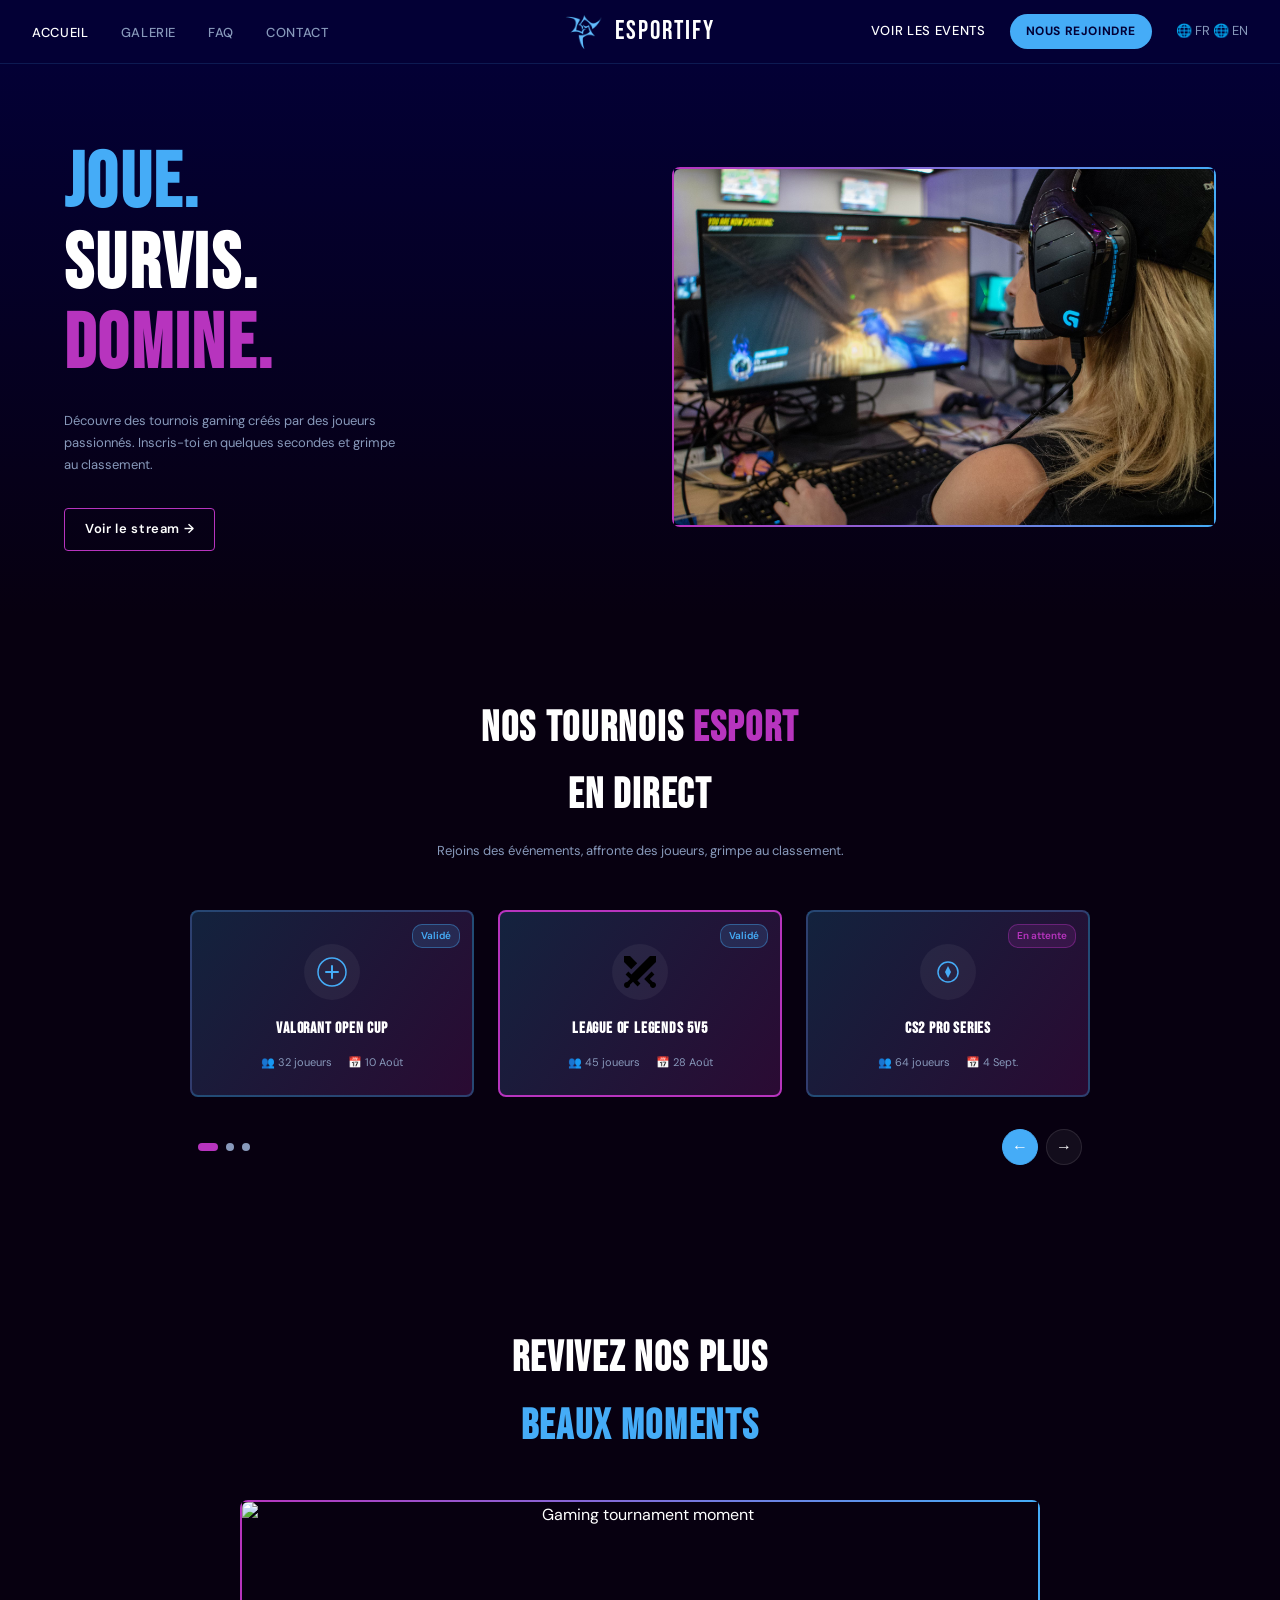
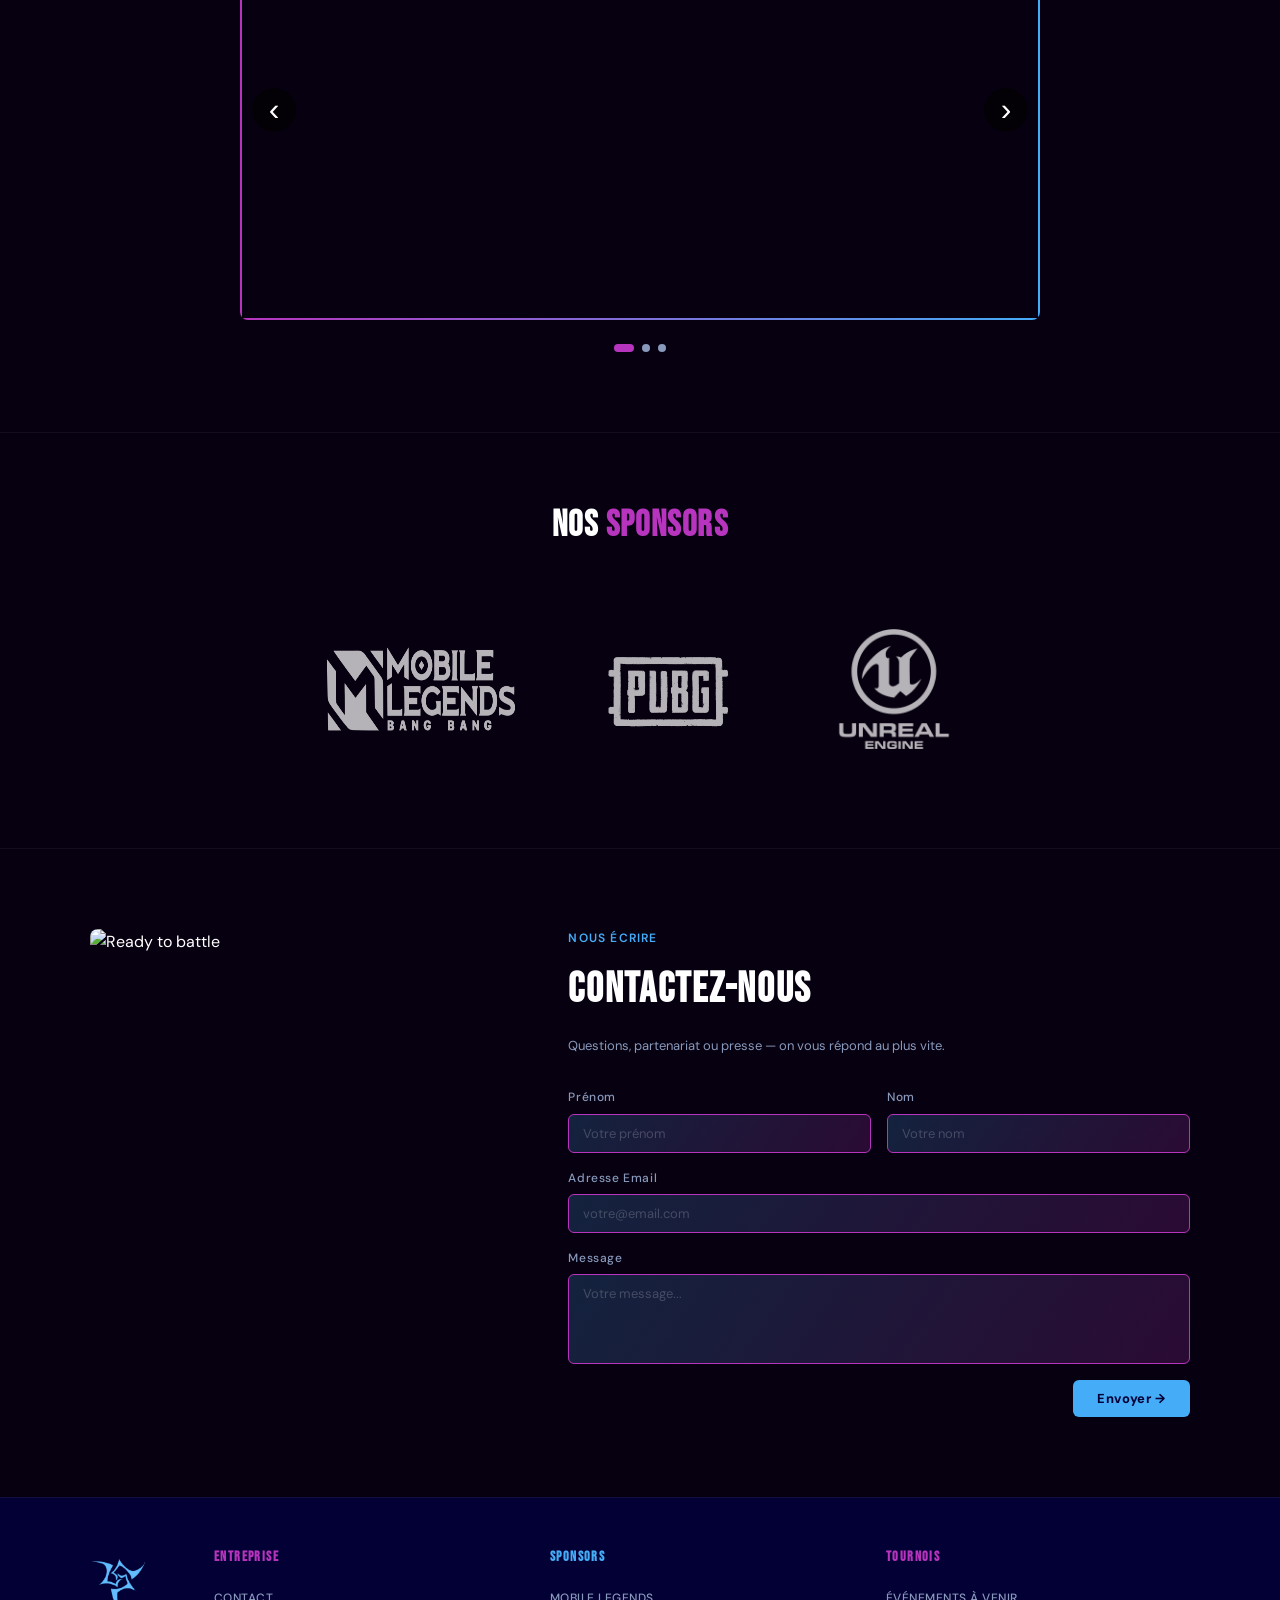
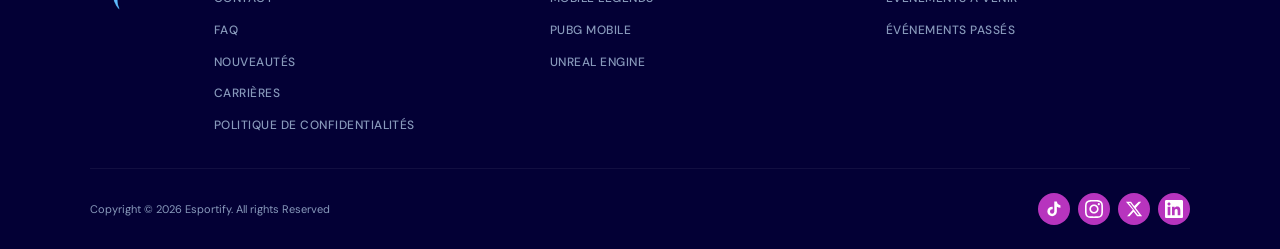
==== index.html @ 7e8c8827 "First initialization" ====
<!DOCTYPE html>
<html lang="fr">
<head>
<meta charset="UTF-8">
<meta name="viewport" content="width=device-width, initial-scale=1.0">
<title>Esportify – Joue. Survis. Domine.</title>
<link href="https://fonts.googleapis.com/css2?family=Bebas+Neue&family=DM+Sans:wght@300;400;500;600;700&display=swap" rel="stylesheet">
<link rel="stylesheet" href="style.css">
</head>
<body>

<!-- NAVBAR -->
<nav class="navbar">
  <div class="nav-left">
    <button class="hamburger" id="hamburger" aria-label="Menu">
      <span></span><span></span><span></span>
    </button>
    <ul class="nav-links">
      <li><a href="index.html" class="active">Accueil</a></li>
      <li><a href="#gallery">Galerie</a></li>
      <li><a href="https://www.youtube.com/watch?v=dQw4w9WgXcQ" target="_blank">FAQ</a></li>
      <li><a href="#contact">Contact</a></li>
    </ul>
  </div>
  <a href="index.html" class="nav-logo">
    <img src="Assets/logobleu.png" alt="logo-Esportify"
    height="40" width="40" />
    <span class="logo-text">ESPORTIFY</span>
  </a>
  <div class="nav-right">
    <a href="#events" class="nav-events">VOIR LES EVENTS</a>
    <a href="connexion.html" class="btn-join">NOUS REJOINDRE</a>
    <div class="lang-selector">
      <span>🌐 FR</span>
      <span>🌐 EN</span> </div><!-- a rendre invisible Js -->
    </div>
  </div>
</nav>

<!-- MOBILE NAV MENU -->
<div class="mobile-menu" id="mobileMenu">
  <ul>
    <li><a href="index.html">Accueil</a></li>
    <li><a href="#gallery">Galerie</a></li>
    <li><a href="https://www.youtube.com/watch?v=dQw4w9WgXcQ">FAQ</a></li>
    <li><a href="#contact">Contact</a></li>
    <li><a href="#events">Voir les events</a></li>
    <li><a href="connexion.html" class="btn-join-mobile">Nous rejoindre</a></li>
  </ul>
</div>



<!-- HERO -->
<section class="hero">
  <div class="hero-content">
    <div class="hero-text">
      <h1 class="hero-title">
        <span class="blue">JOUE.</span><br>
        SURVIS.<br>
        <span class="purple">DOMINE.</span>
      </h1>
      <p class="hero-subtitle">Découvre des tournois gaming créés par des joueurs passionnés. Inscris-toi en quelques secondes et grimpe au classement.</p>
      <a href="#events" class="btn-primary">Voir le stream →</a>
    </div>
    <div class="hero-image">
      <img src="Assets/eifigamer.png" alt="Joueuse gaming setup" />
    </div>
  </div>
</section>

<!-- TOURNOIS EN DIRECT -->
<section class="tournaments" id="events">
  <div class="section-header">
    <h2>NOS TOURNOIS <span class="purple">ESPORT</span><br>EN DIRECT</h2>
    <p class="section-sub">Rejoins des événements, affronte des joueurs, grimpe au classement.</p>
  </div>
  <div class="tournament-carousel">
    <div class="tournament-cards" id="tournamentCards">
      <div class="tournament-card">
        <div class="card-badge validated">Validé</div>
        <div class="game-icon"><svg width="32" height="32" viewBox="0 0 32 32"><circle cx="16" cy="16" r="14" stroke="#45ACF7" stroke-width="1.5" fill="none"/><path d="M10 16h12M16 10v12" stroke="#45ACF7" stroke-width="2" stroke-linecap="round"/></svg></div>
        <h3 class="card-title">VALORANT OPEN CUP</h3>
        <div class="card-meta">
          <span>👥 32 joueurs</span>
          <span>📅 10 Août</span>
        </div>
      </div>
      <div class="tournament-card featured">
        <div class="card-badge validated">Validé</div>
        <div class="game-icon"><img src="Assets/swords-crossed.svg" width="32" height="32" ></img></div> <!-- remplacer par une icône LOL ou mettre en rose -->
        <h3 class="card-title">LEAGUE OF LEGENDS 5V5</h3>
        <div class="card-meta">
          <span>👥 45 joueurs</span>
          <span>📅 28 Août</span>
        </div>
      </div>
      <div class="tournament-card">
        <div class="card-badge pending">En attente</div>
        <div class="game-icon"><svg width="32" height="32" viewBox="0 0 32 32"><circle cx="16" cy="16" r="10" stroke="#45ACF7" stroke-width="1.5" fill="none"/><path d="M16 10 L19 16 L16 22 L13 16 Z" fill="#45ACF7"/></svg></div>
        <h3 class="card-title">CS2 PRO SERIES</h3>
        <div class="card-meta">
          <span>👥 64 joueurs</span>
          <span>📅 4 Sept.</span>
        </div>
      </div>
    </div>
    <div class="carousel-controls">
      <div class="carousel-dots">
        <span class="dot active"></span>
        <span class="dot"></span>
        <span class="dot"></span>
      </div>
      <div class="carousel-arrows">
        <button class="arrow-btn active" id="prevBtn">←</button>
        <button class="arrow-btn" id="nextBtn">→</button>
      </div>
    </div>
  </div>
</section>

<!-- GALERIE -->
<section class="gallery" id="gallery">
  <h2>REVIVEZ NOS PLUS<br><span class="blue">BEAUX MOMENTS</span></h2>
  <div class="gallery-slider">
    <button class="gallery-arrow left" id="galleryPrev">‹</button>
    <div class="gallery-track" id="galleryTrack">
      <div class="gallery-slide active">
        <img src="https://images.unsplash.com/photo-1511512578047-dfb367046420?w=800&q=80" alt="Gaming tournament moment" />
      </div>
      <div class="gallery-slide">
        <img src="https://images.unsplash.com/photo-1560419015-7c427e8ae5ba?w=800&q=80" alt="Esport competition" />
      </div>
      <div class="gallery-slide">
        <img src="https://images.unsplash.com/photo-1542751110-97427bbecf20?w=800&q=80" alt="Gaming setup" />
      </div>
    </div>
    <button class="gallery-arrow right" id="galleryNext">›</button>
  </div>
  <div class="gallery-dots">
    <span class="gdot active"></span>
    <span class="gdot"></span>
    <span class="gdot"></span>
  </div>
</section>

<!-- SPONSORS -->
<section class="sponsors">
  <h2>NOS <span class="purple">SPONSORS</span></h2>
  <div class="sponsor-logos">
    <div class="sponsor-item">
      <img src="Assets/mlbb-logo.webp" alt="Mobile Legends" width="190" height="150" />
    </div>
    <div class="sponsor-item">
      <img src="Assets/pubg-logo.png" alt="PUBG Mobile" width="190" height="190" />
    </div>
    <div class="sponsor-item">
      <img src="Assets/unreal-logo.png" alt="Unreal Engine" width="120" height="120" />
    </div>
  </div>
</section>

<!-- CONTACT -->
<section class="contact" id="contact">
  <div class="contact-inner">
    <div class="contact-image">
      <img src="https://images.unsplash.com/photo-1538481199705-c710c4e965fc?w=500&q=80" alt="Ready to battle" />
    </div>
    <div class="contact-form-wrapper">
      <p class="contact-label">NOUS ÉCRIRE</p>
      <h2>CONTACTEZ-NOUS</h2>
      <p class="contact-desc">Questions, partenariat ou presse — on vous répond au plus vite.</p>
      <form class="contact-form" action="" method="POST">
        <div class="form-row">
          <div class="form-group">
            <label>Prénom</label>
            <input type="text" placeholder="Votre prénom" />
          </div>
          <div class="form-group">
            <label>Nom</label>
            <input type="text" placeholder="Votre nom" />
          </div>
        </div>
        <div class="form-group">
          <label>Adresse Email</label>
          <input type="email" placeholder="votre@email.com" />
        </div>
        <div class="form-group">
          <label>Message</label>
          <textarea rows="4" placeholder="Votre message..."></textarea>
        </div>
        <button type="submit" class="btn-submit">Envoyer →</button>
      </form>
    </div>
  </div>
</section>

<!-- FOOTER -->
<footer class="footer">
  <div class="footer-inner">
    <div class="footer-logo">
     <img src="Assets/logobleu.png" alt="logo-Esportify" height="60" width="60" />
    </div>
    <div class="footer-cols">
      <div class="footer-col">
        <h4 class="col-title purple">ENTREPRISE</h4>
        <ul>
          <li><a href="#">Contact</a></li>
          <li><a href="#">FAQ</a></li>
          <li><a href="#">Nouveautés</a></li>
          <li><a href="#">Carrières</a></li>
          <li><a href="#">Politique de confidentialités</a></li>
        </ul>
      </div>
      <div class="footer-col">
        <h4 class="col-title blue">SPONSORS</h4>
        <ul>
          <li><a href="#">Mobile Legends</a></li>
          <li><a href="#">Pubg Mobile</a></li>
          <li><a href="#">Unreal Engine</a></li>
        </ul>
      </div>
      <div class="footer-col">
        <h4 class="col-title purple">TOURNOIS</h4>
        <ul>
          <li><a href="#">Événements à venir</a></li>
          <li><a href="#">Événements passés</a></li>
        </ul>
      </div>
    </div>
  </div>
  <div class="footer-bottom">
    <p>Copyright © 2026 Esportify. All rights Reserved</p>
    <div class="social-links">
      <a href="#" aria-label="TikTok">
        <svg width="18" height="18" fill="currentColor" viewBox="0 0 24 24"><path d="M19.59 6.69a4.83 4.83 0 01-3.77-4.25V2h-3.45v13.67a2.89 2.89 0 01-2.88 2.5 2.89 2.89 0 01-2.89-2.89 2.89 2.89 0 012.89-2.89c.28 0 .54.04.79.1V9.01a6.27 6.27 0 00-.79-.05 6.34 6.34 0 00-6.34 6.34 6.34 6.34 0 006.34 6.34 6.34 6.34 0 006.33-6.34V8.87a8.18 8.18 0 004.78 1.52V7.01a4.85 4.85 0 01-1.01-.32z"/></svg>
      </a>
      <a href="#" aria-label="Instagram">
        <svg width="18" height="18" fill="currentColor" viewBox="0 0 24 24"><path d="M12 2.163c3.204 0 3.584.012 4.85.07 3.252.148 4.771 1.691 4.919 4.919.058 1.265.069 1.645.069 4.849 0 3.205-.012 3.584-.069 4.849-.149 3.225-1.664 4.771-4.919 4.919-1.266.058-1.644.07-4.85.07-3.204 0-3.584-.012-4.849-.07-3.26-.149-4.771-1.699-4.919-4.92-.058-1.265-.07-1.644-.07-4.849 0-3.204.013-3.583.07-4.849.149-3.227 1.664-4.771 4.919-4.919 1.266-.057 1.645-.069 4.849-.069zm0-2.163c-3.259 0-3.667.014-4.947.072-4.358.2-6.78 2.618-6.98 6.98-.059 1.281-.073 1.689-.073 4.948 0 3.259.014 3.668.072 4.948.2 4.358 2.618 6.78 6.98 6.98 1.281.058 1.689.072 4.948.072 3.259 0 3.668-.014 4.948-.072 4.354-.2 6.782-2.618 6.979-6.98.059-1.28.073-1.689.073-4.948 0-3.259-.014-3.667-.072-4.947-.196-4.354-2.617-6.78-6.979-6.98-1.281-.059-1.69-.073-4.949-.073zm0 5.838c-3.403 0-6.162 2.759-6.162 6.162S8.597 18.163 12 18.163s6.162-2.759 6.162-6.162S15.403 5.838 12 5.838zm0 10.162c-2.209 0-4-1.79-4-4 0-2.209 1.791-4 4-4s4 1.791 4 4c0 2.21-1.791 4-4 4zm6.406-11.845c-.796 0-1.441.645-1.441 1.44s.645 1.44 1.441 1.44c.795 0 1.439-.645 1.439-1.44s-.644-1.44-1.439-1.44z"/></svg>
      </a>
      <a href="#" aria-label="X/Twitter">
        <svg width="18" height="18" fill="currentColor" viewBox="0 0 24 24"><path d="M18.244 2.25h3.308l-7.227 8.26 8.502 11.24H16.17l-4.714-6.231-5.401 6.231H2.747l7.73-8.835L1.254 2.25H8.08l4.259 5.63L18.244 2.25zm-1.161 17.52h1.833L7.084 4.126H5.117z"/></svg>
      </a>
      <a href="#" aria-label="LinkedIn">
        <svg width="18" height="18" fill="currentColor" viewBox="0 0 24 24"><path d="M20.447 20.452h-3.554v-5.569c0-1.328-.027-3.037-1.852-3.037-1.853 0-2.136 1.445-2.136 2.939v5.667H9.351V9h3.414v1.561h.046c.477-.9 1.637-1.85 3.37-1.85 3.601 0 4.267 2.37 4.267 5.455v6.286zM5.337 7.433c-1.144 0-2.063-.926-2.063-2.065 0-1.138.92-2.063 2.063-2.063 1.14 0 2.064.925 2.064 2.063 0 1.139-.925 2.065-2.064 2.065zm1.782 13.019H3.555V9h3.564v11.452zM22.225 0H1.771C.792 0 0 .774 0 1.729v20.542C0 23.227.792 24 1.771 24h20.451C23.2 24 24 23.227 24 22.271V1.729C24 .774 23.2 0 22.222 0h.003z"/></svg>
      </a>
    </div>
  </div>
</footer>

<script src="script.js"></script>
</body>
</html>
---- style.css ----
*, *::before, *::after { box-sizing: border-box; margin: 0; padding: 0; }

:root {
  --navy: #030035;
  --navy-light: #07004a;
  --navy-mid: #0a0060;
  --purple: #B734BE;
  --purple-light: #cc55d6;
  --blue: #45ACF7;
  --blue-light: #6ec0ff;
  --black: #070010;
  --card-bg: linear-gradient(125deg, rgb(69, 172, 247, 0.2) 0%, rgb(183, 52, 190, 0.2) 100%);
  --card-border: rgba(69, 172, 247, 0.3);
  --text-muted: #8899bb;
  --white: #ffffff;
  --font-heading: 'Bebas Neue', sans-serif;
  --font-body: 'DM Sans', sans-serif;
}

html { scroll-behavior: smooth; }

body {
  background-color: var(--black);
  color: var(--white);
  font-family: var(--font-body);
  font-size: 16px;
  line-height: 1.6;
  overflow-x: hidden;
}

a { text-decoration: none; color: inherit; }
ul { list-style: none; }
img { max-width: 100%; display: block; }

/* ============================
   NAVBAR
============================ */
.navbar {
  position: sticky;
  top: 0;
  z-index: 100;
  background: var(--navy);
  display: flex;
  align-items: center;
  justify-content: space-between;
  padding: 0 2rem;
  height: 64px;
  border-bottom: 1px solid rgba(69, 172, 247, 0.15);
}

.nav-left { display: flex; align-items: center; gap: 2rem; }
.hamburger { display: none; flex-direction: column; gap: 5px; background: none; border: none; cursor: pointer; padding: 4px; }
.hamburger span { display: block; width: 22px; height: 2px; background: var(--white); border-radius: 2px; transition: 0.3s; }

.nav-links { display: flex; gap: 2rem; }
.nav-links a {
  font-family: var(--font-body);
  font-size: 13px;
  font-weight: 500;
  letter-spacing: 0.05em;
  color: var(--text-muted);
  transition: color 0.2s;
  text-transform: uppercase;
}
.nav-links a:hover, .nav-links a.active { color: var(--white); }

.nav-logo {
  display: flex;
  align-items: center;
  gap: 10px;
  position: absolute;
  left: 50%;
  transform: translateX(-50%);
}
.logo-text {
  font-family: var(--font-heading);
  font-size: 26px;
  letter-spacing: 0.08em;
  color: var(--white);
}

.nav-right { display: flex; align-items: center; gap: 1.5rem; }
.nav-events {
  font-size: 13px;
  font-weight: 500;
  letter-spacing: 0.05em;
  color: var(--white);
  text-transform: uppercase;
  white-space: nowrap;
}

.btn-join {
  background: var(--blue);
  color: var(--navy);
  font-family: var(--font-body);
  font-size: 12px;
  font-weight: 700;
  letter-spacing: 0.05em;
  padding: 8px 16px;
  border-radius: 20px;
  white-space: nowrap;
  transition: background 0.2s, transform 0.15s;
}
.btn-join:hover { background: var(--blue-light); transform: translateY(-1px); }

.lang-selector {
  font-size: 13px;
  color: var(--text-muted);
  cursor: pointer;
  white-space: nowrap;
}

/* Mobile menu */
.mobile-menu {
  display: none;
  position: fixed;
  top: 64px;
  left: 0;
  right: 0;
  background: var(--navy);
  z-index: 99;
  padding: 1rem 2rem 2rem;
  border-bottom: 1px solid rgba(69,172,247,0.15);
}
.mobile-menu.open { display: block; }
.mobile-menu ul { display: flex; flex-direction: column; gap: 1rem; }
.mobile-menu a { font-size: 15px; font-weight: 500; color: var(--text-muted); }
.mobile-menu a:hover { color: var(--white); }
.btn-join-mobile {
  display: inline-block;
  background: var(--blue);
  color: var(--navy) !important;
  font-weight: 700 !important;
  padding: 8px 20px;
  border-radius: 20px;
  margin-top: 0.5rem;
}

/* ============================
   HERO
============================ */
.hero {
  background: linear-gradient(180deg, var(--navy) 0%, var(--black) 100%);
  padding: 5rem 4rem 4rem;
  min-height: 500px;
}

.hero-content {
  max-width: 1200px;
  margin: 0 auto;
  display: grid;
  grid-template-columns: 1fr 1fr;
  align-items: center;
  gap: 4rem;
}

.hero-title {
  font-family: var(--font-heading);
  font-size: clamp(56px, 6vw, 80px);
  line-height: 1.05;
  letter-spacing: 0.03em;
  margin-bottom: 1.5rem;
}
.hero-title .blue { color: var(--blue); }
.hero-title .purple { color: var(--purple); }
.hero-title .dot { color: var(--purple); }

.hero-subtitle {
  font-size: 13px;
  color: var(--text-muted);
  max-width: 340px;
  margin-bottom: 2rem;
  line-height: 1.7;
}

.btn-primary {
  display: inline-flex;
  align-items: center;
  gap: 8px;
  background: transparent;
  border: 1px solid var(--purple);
  color: var(--white);
  font-size: 13px;
  font-weight: 600;
  letter-spacing: 0.05em;
  padding: 10px 20px;
  border-radius: 4px;
  transition: background 0.2s, color 0.2s;
}
.btn-primary:hover { background: var(--purple); color: var(--white); }

.hero-image {
  position: relative;
  border-radius: 8px;
  overflow: hidden;
}
.hero-image img {
  width: 100%;
  height: 360px;
  object-fit: cover;
  border-radius: 8px;
  border: 2px solid;
  border-image: linear-gradient(90deg, var(--purple) 0%, var(--blue) 100%) 1;
}

/* ============================
   TOURNAMENTS
============================ */
.tournaments {
  background: var(--black);
  padding: 5rem 4rem;
  text-align: center;
}

.section-header { margin-bottom: 3rem; }
.section-header h2 {
  font-family: var(--font-heading);
  font-size: clamp(28px, 4vw, 42px);
  letter-spacing: 0.04em;
  margin-bottom: 0.75rem;
}
.section-header .purple { color: var(--purple); }
.section-sub { font-size: 13px; color: var(--text-muted); }

.tournament-carousel { max-width: 900px; margin: 0 auto; }

.tournament-cards {
  display: grid;
  grid-template-columns: repeat(3, 1fr);
  gap: 1.5rem;
  margin-bottom: 2rem;
}

.tournament-card {
  background: var(--card-bg);
  border: 2px solid var(--card-border);
  border-radius: 8px;
  padding: 1.5rem;
  text-align: center;
  position: relative;
  transition: border-color 0.2s, transform 0.2s;
  cursor: pointer;
}
.tournament-card:hover { border-color: var(--blue); transform: translateY(-3px); }
.tournament-card.featured { border-color: var(--purple); }
.tournament-card.featured:hover { border-color: var(--purple-light); }

.card-badge {
  position: absolute;
  top: 12px;
  right: 12px;
  font-size: 10px;
  font-weight: 600;
  padding: 3px 8px;
  border-radius: 10px;
}
.card-badge.validated { background: rgba(69,172,247,0.15); color: var(--blue); border: 1px solid rgba(69,172,247,0.4); }
.card-badge.pending { background: rgba(183,52,190,0.15); color: var(--purple); border: 1px solid rgba(183,52,190,0.4); }
.card-badge.live { background: rgba(34,197,94,0.15); color: #22c55e; border: 1px solid rgba(34,197,94,0.4); }

.game-icon {
  width: 56px;
  height: 56px;
  background: rgba(255,255,255,0.05);
  border-radius: 50%;
  display: flex;
  align-items: center;
  justify-content: center;
  margin: 0.5rem auto 1rem;
}

.card-title {
  font-family: var(--font-heading);
  font-size: 16px;
  letter-spacing: 0.05em;
  margin-bottom: 0.75rem;
}

.card-meta {
  display: flex;
  justify-content: center;
  gap: 1rem;
  font-size: 11px;
  color: var(--text-muted);
}

.carousel-controls {
  display: flex;
  align-items: center;
  justify-content: space-between;
  padding: 0 0.5rem;
}
.carousel-dots { display: flex; gap: 8px; }
.carousel-dots .dot, .dot {
  width: 8px; height: 8px;
  border-radius: 50%;
  background: var(--text-muted);
  cursor: pointer;
  transition: background 0.2s;
}
.carousel-dots .dot.active { background: var(--purple); width: 20px; border-radius: 4px; }

.carousel-arrows { display: flex; gap: 8px; }
.arrow-btn {
  width: 36px; height: 36px;
  border-radius: 50%;
  background: rgba(255,255,255,0.05);
  border: 1px solid rgba(255,255,255,0.1);
  color: var(--white);
  font-size: 16px;
  cursor: pointer;
  transition: background 0.2s;
}
.arrow-btn:hover, .arrow-btn.active { background: var(--blue); border-color: var(--blue); }

/* ============================
   GALLERY
============================ */
.gallery {
  background: var(--black);
  padding: 5rem 4rem;
  text-align: center;
}
.gallery h2 {
  font-family: var(--font-heading);
  font-size: clamp(28px, 4vw, 42px);
  letter-spacing: 0.04em;
  margin-bottom: 2.5rem;
}
.gallery h2 .blue { color: var(--blue); }

.gallery-slider {
  position: relative;
  max-width: 800px;
  margin: 0 auto;
  overflow: hidden;
  border-radius: 8px;
}
.gallery-track {
  display: flex;
  transition: transform 0.4s ease;
}
.gallery-slide { min-width: 100%; }
.gallery-slide img { width: 100%; height: 420px; object-fit: cover; border-radius: 8px;   border: 2px solid;
  border-image: linear-gradient(90deg, var(--purple) 0%, var(--blue) 100%) 1;}

.gallery-arrow {
  position: absolute;
  top: 50%;
  transform: translateY(-50%);
  background: rgba(0,0,0,0.6);
  border: none;
  color: var(--white);
  font-size: 32px;
  width: 44px;
  height: 44px;
  border-radius: 50%;
  cursor: pointer;
  z-index: 10;
  transition: background 0.2s;
  display: flex;
  align-items: center;
  justify-content: center;
}
.gallery-arrow:hover { background: var(--purple); }
.gallery-arrow.left { left: 12px; }
.gallery-arrow.right { right: 12px; }

.gallery-dots { display: flex; justify-content: center; gap: 8px; margin-top: 1.5rem; }
.gdot {
  width: 8px; height: 8px;
  border-radius: 50%;
  background: var(--text-muted);
  cursor: pointer;
  transition: background 0.2s;
}
.gdot.active { background: var(--purple); width: 20px; border-radius: 4px; }

/* ============================
   SPONSORS
============================ */
.sponsors {
  background: var(--black);
  padding: 4rem;
  text-align: center;
  border-top: 1px solid rgba(255,255,255,0.05);
  border-bottom: 1px solid rgba(255,255,255,0.05);
}
.sponsors h2 {
  font-family: var(--font-heading);
  font-size: 36px;
  letter-spacing: 0.04em;
  margin-bottom: 2.5rem;
}
.sponsors h2 .purple { color: var(--purple); }

.sponsor-logos {
  display: flex;
  justify-content: center;
  align-items: center;
  gap: 4rem;
  flex-wrap: wrap;
}
.sponsor-item {
  display: flex;
  flex-direction: column;
  align-items: center;
  opacity: 0.7;
  transition: opacity 0.2s;
}
.sponsor-item:hover { opacity: 1; }
.sponsor-name { font-family: var(--font-heading); font-size: 22px; letter-spacing: 0.06em; }
.sponsor-name.bold { font-size: 28px; border: 2px solid var(--white); padding: 4px 16px; }
.sponsor-sub { font-size: 11px; letter-spacing: 0.08em; color: var(--text-muted); }

/* ============================
   CONTACT
============================ */
.contact {
  background: var(--black);
  padding: 5rem 4rem;
}
.contact-inner {
  max-width: 1100px;
  margin: 0 auto;
  display: grid;
  grid-template-columns: 1fr 1.5fr;
  gap: 4rem;
  align-items: start;
}
.contact-image img {
  width: 100%;
  border-radius: 8px;
  height: 400px;
  object-fit: cover;
}
.contact-label {
  font-size: 12px;
  font-weight: 600;
  letter-spacing: 0.1em;
  color: var(--blue);
  margin-bottom: 0.5rem;
}
.contact-form-wrapper h2 {
  font-family: var(--font-heading);
  font-size: 42px;
  letter-spacing: 0.04em;
  margin-bottom: 0.75rem;
}
.contact-desc { font-size: 13px; color: var(--text-muted); margin-bottom: 2rem; }

.contact-form { display: flex; flex-direction: column; gap: 1rem; }
.form-row { display: grid; grid-template-columns: 1fr 1fr; gap: 1rem; }
.form-group { display: flex; flex-direction: column; gap: 6px; }
.form-group label { font-size: 12px; font-weight: 500; color: var(--text-muted); letter-spacing: 0.05em; }
.form-group input, .form-group textarea {
  background: var(--card-bg);
  border: 1px solid var(--purple);
  border-radius: 6px;
  padding: 10px 14px;
  color: var(--white);
  font-family: var(--font-body);
  font-size: 13px;
  outline: none;
  transition: border-color 0.2s;
  resize: none;
}
.form-group input:focus, .form-group textarea:focus { border-color: var(--blue); }
.form-group input::placeholder, .form-group textarea::placeholder { color: rgba(255,255,255,0.2); }

.btn-submit {
  align-self: flex-end;
  background: var(--blue);
  color: var(--navy);
  font-family: var(--font-body);
  font-size: 13px;
  font-weight: 700;
  padding: 10px 24px;
  border: none;
  border-radius: 6px;
  cursor: pointer;
  transition: background 0.2s, transform 0.15s;
  letter-spacing: 0.05em;
}
.btn-submit:hover { background: var(--blue-light); transform: translateY(-1px); }

/* ============================
   FOOTER
============================ */
.footer {
  background: var(--navy);
  border-top: 1px solid rgba(255,255,255,0.06);
  padding: 3rem 4rem 1.5rem;
}
.footer-inner {
  max-width: 1100px;
  margin: 0 auto;
  display: grid;
  grid-template-columns: auto 1fr;
  gap: 4rem;
  padding-bottom: 2rem;
  border-bottom: 1px solid rgba(255,255,255,0.06);
  margin-bottom: 1.5rem;
}
.footer-logo { padding-top: 0.5rem; }
.footer-cols { display: grid; grid-template-columns: repeat(3, 1fr); gap: 2rem; }
.footer-col h4 {
  font-family: var(--font-heading);
  font-size: 14px;
  letter-spacing: 0.1em;
  margin-bottom: 1rem;
}
.col-title.purple { color: var(--purple); }
.col-title.blue { color: var(--blue); }
.footer-col ul { display: flex; flex-direction: column; gap: 6px; }
.footer-col a { font-size: 12px; color: var(--text-muted); font-weight: 500; letter-spacing: 0.04em; text-transform: uppercase; }
.footer-col a:hover { color: var(--white); }

.footer-bottom {
  max-width: 1100px;
  margin: 0 auto;
  display: flex;
  align-items: center;
  justify-content: space-between;
}
.footer-bottom p { font-size: 11px; color: var(--text-muted); }

.social-links { display: flex; gap: 8px; }
.social-links a {
  width: 32px; height: 32px;
  border-radius: 50%;
  background: var(--purple);
  display: flex;
  align-items: center;
  justify-content: center;
  color: var(--white);
  transition: background 0.2s, transform 0.15s;
}
.social-links a:hover { background: var(--purple-light); transform: scale(1.1); }


/* ============================
   RESPONSIVE
============================ */
@media (max-width: 1024px) {
  .hero-content { grid-template-columns: 1fr; gap: 2rem; }
  .hero-image img { height: 280px; }
  .contact-inner { grid-template-columns: 1fr; }
  .contact-image { display: none; }
  .footer-inner { grid-template-columns: 1fr; gap: 2rem; }
}

@media (max-width: 768px) {
  .navbar { padding: 0 1.25rem; }
  .nav-links { display: none; }
  .nav-events { display: none; }
  .hamburger { display: flex; }
  .nav-logo { position: static; transform: none; }
  .btn-join-mobile {}

  .hero { padding: 3rem 1.5rem; }
  .hero-content { grid-template-columns: 1fr; }

  .tournaments { padding: 3rem 1.5rem; }
  .tournament-cards { grid-template-columns: 1fr; max-width: 360px; margin: 0 auto 2rem; }

  .gallery { padding: 3rem 1.5rem; }
  .gallery-slide img { height: 260px; }

  .sponsors { padding: 3rem 1.5rem; }
  .sponsor-logos { gap: 2rem; }

  .contact { padding: 3rem 1.5rem; }
  .form-row { grid-template-columns: 1fr; }

  .footer { padding: 2rem 1.5rem 1rem; }
  .footer-cols { grid-template-columns: 1fr 1fr; }

  .app-layout { grid-template-columns: 1fr; }
  .sidebar { display: none; }
  .app-main { padding: 1.5rem; }
  .stat-cards { grid-template-columns: 1fr; }
  .events-grid { grid-template-columns: 1fr; }
}
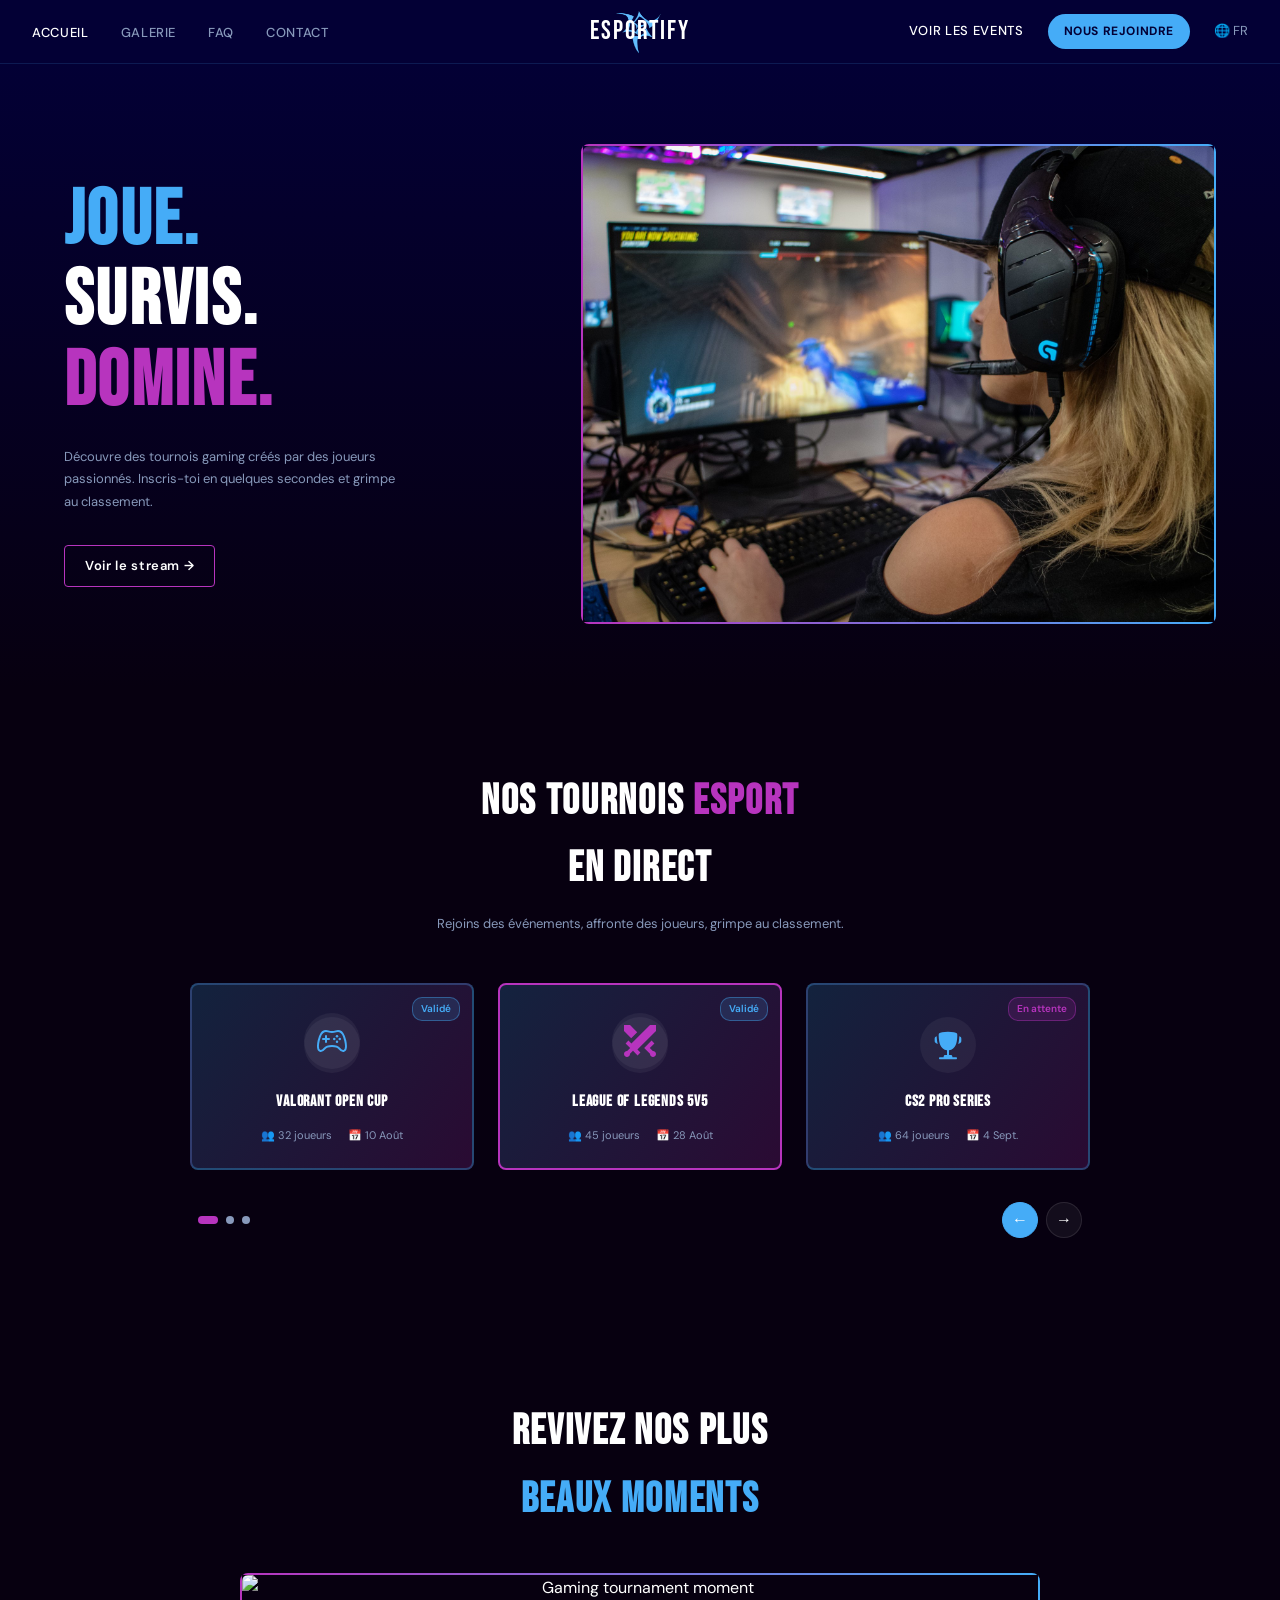
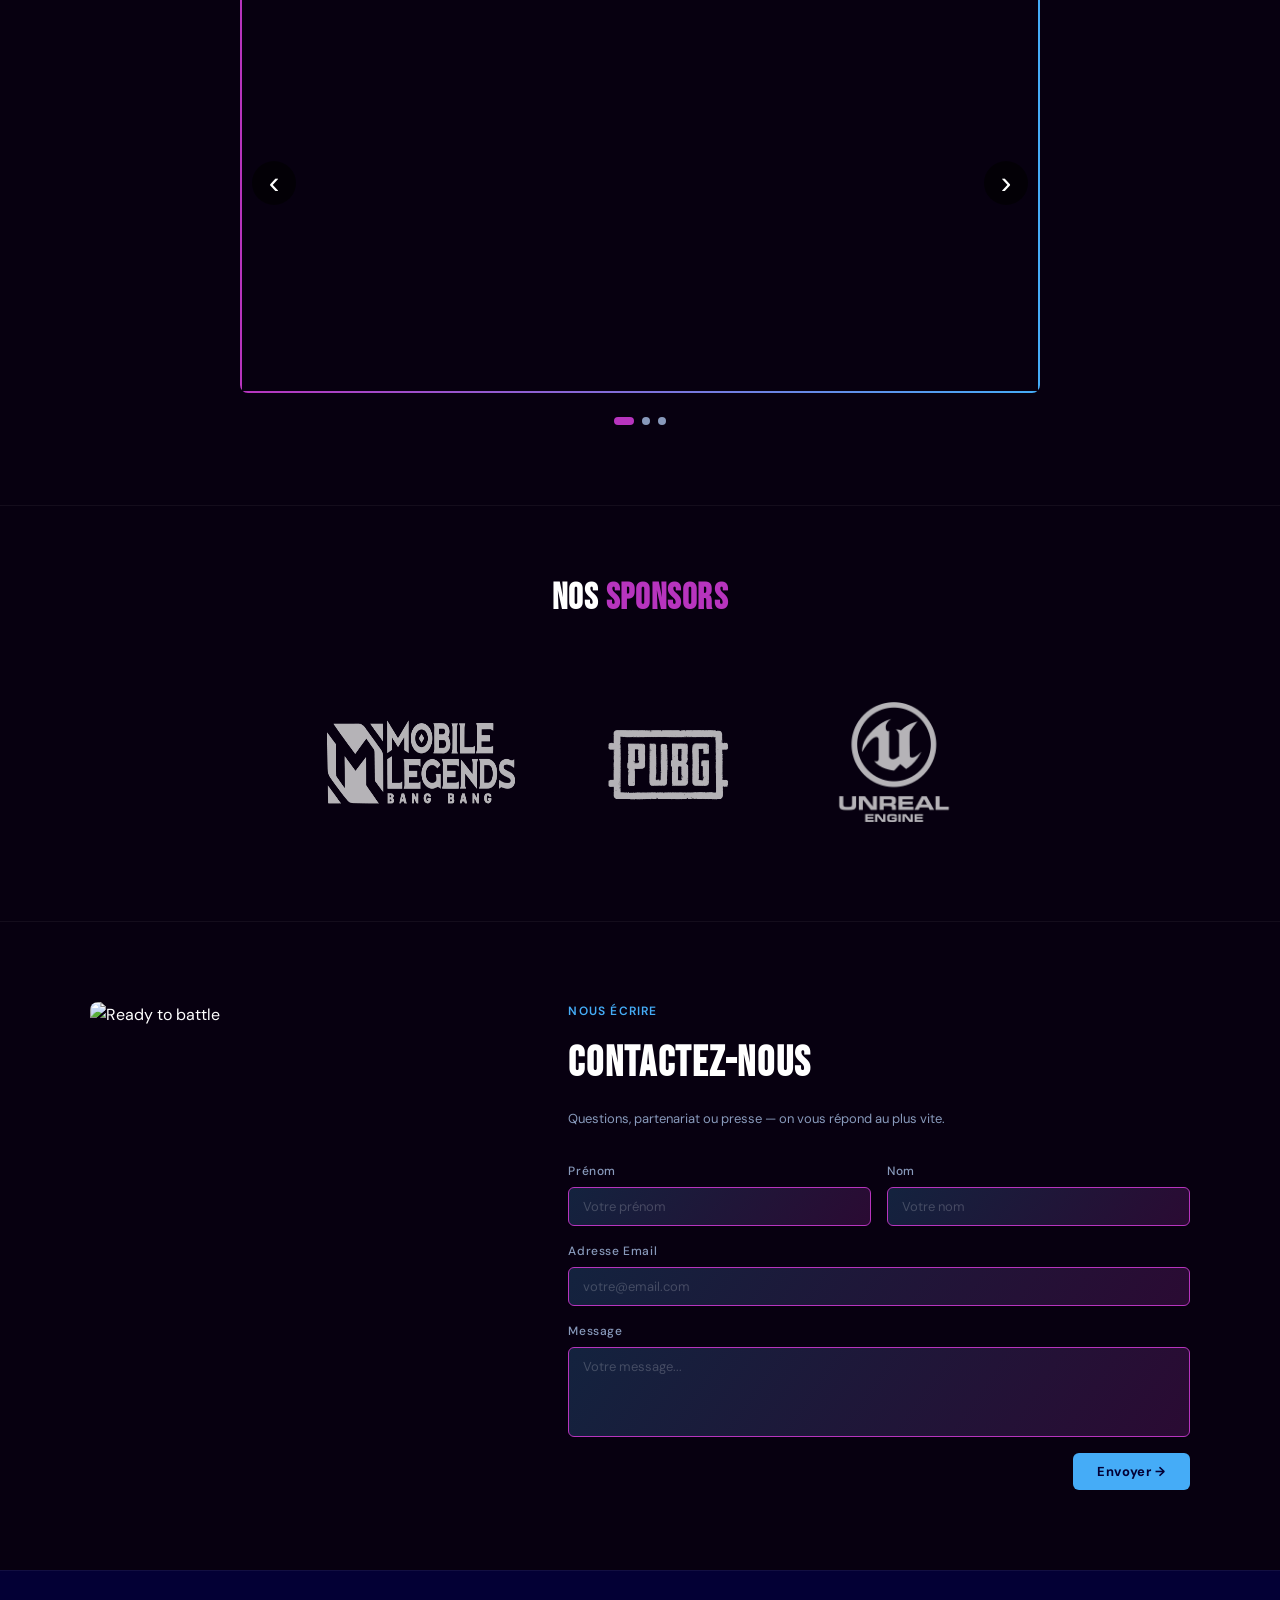
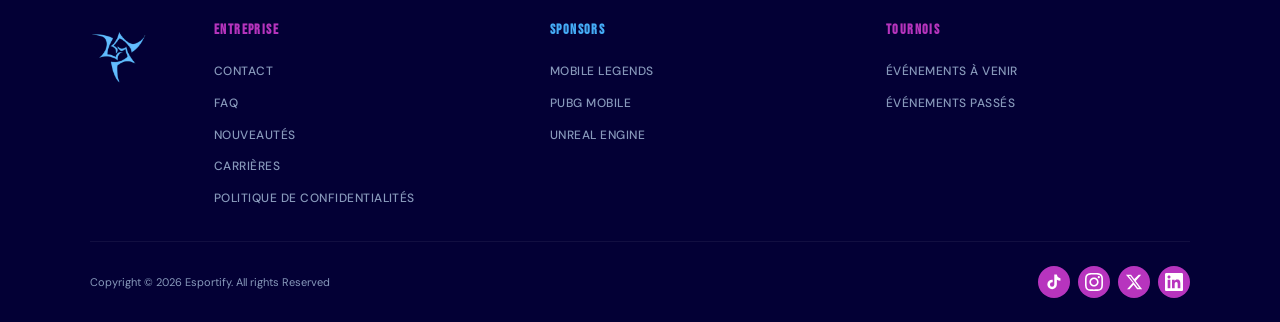
==== commit 654606d7: ""Overral home page design finished."" ====
--- a/index.html
+++ b/index.html
@@ -23,16 +23,17 @@
     </ul>
   </div>
   <a href="index.html" class="nav-logo">
-    <img src="Assets/logobleu.png" alt="logo-Esportify"
-    height="40" width="40" />
+    <img class="logo-img" src="Assets/logobleu.png" alt="logo-Esportify"
+    height="50" width="50" />
     <span class="logo-text">ESPORTIFY</span>
   </a>
   <div class="nav-right">
     <a href="#events" class="nav-events">VOIR LES EVENTS</a>
     <a href="connexion.html" class="btn-join">NOUS REJOINDRE</a>
     <div class="lang-selector">
-      <span>🌐 FR</span>
-      <span>🌐 EN</span> </div><!-- a rendre invisible Js -->
+      <span class="lang-active">🌐 FR</span>
+      <span class="lang-inactive">🌐 EN</span> 
+    </div>
     </div>
   </div>
 </nav>
@@ -79,7 +80,17 @@
     <div class="tournament-cards" id="tournamentCards">
       <div class="tournament-card">
         <div class="card-badge validated">Validé</div>
-        <div class="game-icon"><svg width="32" height="32" viewBox="0 0 32 32"><circle cx="16" cy="16" r="14" stroke="#45ACF7" stroke-width="1.5" fill="none"/><path d="M10 16h12M16 10v12" stroke="#45ACF7" stroke-width="2" stroke-linecap="round"/></svg></div>
+        <div class="game-icon"><div class="game-icon">
+  <svg width="32" height="32" viewBox="0 0 512 512" xmlns="http://www.w3.org/2000/svg">
+    <path d="M467.51,248.83c-18.4-83.18-45.69-136.24-89.43-149.17A91.5,91.5,0,0,0,352,96c-26.89,0-48.11,16-96,16s-69.15-16-96-16a99.09,99.09,0,0,0-27.2,3.66C89,112.59,61.94,165.7,43.33,248.83c-19,84.91-15.56,152,21.58,164.88,26,9,49.25-9.61,71.27-37,25-31.2,55.79-40.8,119.82-40.8s93.62,9.6,118.66,40.8c22,27.41,46.11,45.79,71.42,37.16C487.1,399.86,486.52,334.74,467.51,248.83Z" fill="none" stroke="#45ACF7" stroke-miterlimit="10" stroke-width="32"/>
+    <circle cx="292" cy="224" r="20" fill="#45ACF7"/>
+    <path d="M336,288a20,20,0,1,1,20-19.95A20,20,0,0,1,336,288Z" fill="#45ACF7"/>
+    <circle cx="336" cy="180" r="20" fill="#45ACF7"/>
+    <circle cx="380" cy="224" r="20" fill="#45ACF7"/>
+    <line x1="160" y1="176" x2="160" y2="272" stroke="#45ACF7" stroke-linecap="round" stroke-linejoin="round" stroke-width="32"/>
+    <line x1="208" y1="224" x2="112" y2="224" stroke="#45ACF7" stroke-linecap="round" stroke-linejoin="round" stroke-width="32"/>
+  </svg>
+</div></div>
         <h3 class="card-title">VALORANT OPEN CUP</h3>
         <div class="card-meta">
           <span>👥 32 joueurs</span>
@@ -88,7 +99,14 @@
       </div>
       <div class="tournament-card featured">
         <div class="card-badge validated">Validé</div>
-        <div class="game-icon"><img src="Assets/swords-crossed.svg" width="32" height="32" ></img></div> <!-- remplacer par une icône LOL ou mettre en rose -->
+        <div class="game-icon"> <div class="game-icon">
+  <svg xmlns="http://www.w3.org/2000/svg" width="32" height="32" viewBox="0 0 16 16" fill="none">
+    <path d="M3 0L6.58579 3.58579L3.58579 6.58579L0 3V0H3Z" fill="#B734BE"/>
+    <path d="M6.70711 12.2929L8.20711 13.7929L6.79289 15.2071L4.5 12.9142L2.99771 14.4165C2.99923 14.4441 3 14.472 3 14.5C3 15.3284 2.32843 16 1.5 16C0.671573 16 0 15.3284 0 14.5C0 13.6716 0.671573 13 1.5 13C1.52802 13 1.55586 13.0008 1.5835 13.0023L3.08579 11.5L0.792893 9.20711L2.20711 7.79289L3.70711 9.29289L13 0H16V3L6.70711 12.2929Z" fill="#B734BE"/>
+    <path d="M14.5 16C13.6716 16 13 15.3284 13 14.5C13 14.472 13.0008 14.4441 13.0023 14.4165L10.0858 11.5L13.7929 7.79289L15.2071 9.20711L12.9142 11.5L14.4165 13.0023C14.4441 13.0008 14.472 13 14.5 13C15.3284 13 16 13.6716 16 14.5C16 15.3284 15.3284 16 14.5 16Z" fill="#B734BE"/>
+  </svg>
+</div>
+</svg></div>
         <h3 class="card-title">LEAGUE OF LEGENDS 5V5</h3>
         <div class="card-meta">
           <span>👥 45 joueurs</span>
@@ -97,7 +115,11 @@
       </div>
       <div class="tournament-card">
         <div class="card-badge pending">En attente</div>
-        <div class="game-icon"><svg width="32" height="32" viewBox="0 0 32 32"><circle cx="16" cy="16" r="10" stroke="#45ACF7" stroke-width="1.5" fill="none"/><path d="M16 10 L19 16 L16 22 L13 16 Z" fill="#45ACF7"/></svg></div>
+        <div class="game-icon"><svg width="32px" height="32px" viewBox="0 0 24 24" fill="none" xmlns="http://www.w3.org/2000/svg">
+<path d="M21.9999 8.16234L21.9999 8.23487C21.9999 9.09561 21.9999 9.52598 21.7927 9.8781C21.5855 10.2302 21.2093 10.4392 20.4569 10.8572L19.6636 11.298C20.2102 9.44984 20.3926 7.46414 20.4601 5.76597C20.4629 5.69316 20.4662 5.61945 20.4695 5.54497L20.4718 5.49279C21.1231 5.71896 21.4887 5.88758 21.7168 6.20408C22 6.59692 22 7.11873 21.9999 8.16234Z" fill="#45ACF7"/>
+<path d="M2 8.16234L2 8.23487C2.00003 9.09561 2.00004 9.52598 2.20723 9.8781C2.41442 10.2302 2.79063 10.4392 3.54305 10.8572L4.33681 11.2982C3.79007 9.45001 3.60767 7.46422 3.54025 5.76597C3.53736 5.69316 3.5341 5.61945 3.53081 5.54497L3.5285 5.49266C2.87701 5.7189 2.51126 5.88752 2.2831 6.20408C1.99996 6.59692 1.99997 7.11873 2 8.16234Z" fill="#45ACF7"/>
+<path fill-rule="evenodd" clip-rule="evenodd" d="M16.3771 2.34674C15.2531 2.15709 13.7837 2 12.0002 2C10.2166 2 8.74724 2.15709 7.62318 2.34674C6.48445 2.53887 5.91508 2.63494 5.43937 3.22083C4.96365 3.80673 4.98879 4.43998 5.03907 5.70647C5.21169 10.0544 6.14996 15.4851 11.25 15.9657V19.5H9.8198C9.34312 19.5 8.93271 19.8365 8.83922 20.3039L8.65 21.25H6C5.58579 21.25 5.25 21.5858 5.25 22C5.25 22.4142 5.58579 22.75 6 22.75H18C18.4142 22.75 18.75 22.4142 18.75 22C18.75 21.5858 18.4142 21.25 18 21.25H15.35L15.1608 20.3039C15.0673 19.8365 14.6569 19.5 14.1802 19.5H12.75V15.9657C17.8503 15.4853 18.7886 10.0545 18.9612 5.70647C19.0115 4.43998 19.0367 3.80673 18.5609 3.22083C18.0852 2.63494 17.5159 2.53887 16.3771 2.34674Z" fill="#45ACF7"/>
+</svg></div>
         <h3 class="card-title">CS2 PRO SERIES</h3>
         <div class="card-meta">
           <span>👥 64 joueurs</span>
@@ -129,10 +151,16 @@
         <img src="https://images.unsplash.com/photo-1511512578047-dfb367046420?w=800&q=80" alt="Gaming tournament moment" />
       </div>
       <div class="gallery-slide">
-        <img src="https://images.unsplash.com/photo-1560419015-7c427e8ae5ba?w=800&q=80" alt="Esport competition" />
+        <img src="Assets/gallerie3.jpg" alt="Fortnite tournament" />
       </div>
       <div class="gallery-slide">
-        <img src="https://images.unsplash.com/photo-1542751110-97427bbecf20?w=800&q=80" alt="Gaming setup" />
+        <img src="Assets/gallerie4.jpg" alt="Gamers united" />
+      </div>
+      <div class="gallery-slide">
+        <img src="Assets/gallerie2.jpg" alt="Ravo esport" />
+      </div>
+        <div class="gallery-slide">
+        <img src="Assets/gallerie1.jpg" alt="Freestyle event" />
       </div>
     </div>
     <button class="gallery-arrow right" id="galleryNext">›</button>
--- a/style.css
+++ b/style.css
@@ -79,6 +79,7 @@
   letter-spacing: 0.08em;
   color: var(--white);
 }
+.logo-img {  position: absolute; left: 50%; transform: translateX(-50%); z-index: -1}
 
 .nav-right { display: flex; align-items: center; gap: 1.5rem; }
 .nav-events {
@@ -110,6 +111,8 @@
   cursor: pointer;
   white-space: nowrap;
 }
+
+.lang-inactive {display: none;} 
 
 /* Mobile menu */
 .mobile-menu {
@@ -150,7 +153,7 @@
   max-width: 1200px;
   margin: 0 auto;
   display: grid;
-  grid-template-columns: 1fr 1fr;
+  grid-template-columns: 1fr 1.4fr;
   align-items: center;
   gap: 4rem;
 }
@@ -197,7 +200,7 @@
 }
 .hero-image img {
   width: 100%;
-  height: 360px;
+  height: 480px;
   object-fit: cover;
   border-radius: 8px;
   border: 2px solid;
@@ -541,6 +544,265 @@
 
 
 /* ============================
+   ESPACE JOUEUR & DASHBOARD — Sidebar Layout
+============================ */
+.app-layout {
+  display: grid;
+  grid-template-columns: 260px 1fr;
+  min-height: calc(100vh - 64px);
+}
+
+.sidebar {
+  background: var(--navy);
+  border-right: 1px solid rgba(69,172,247,0.1);
+  padding: 2rem 0;
+  position: sticky;
+  top: 64px;
+  height: calc(100vh - 64px);
+  overflow-y: auto;
+}
+
+.sidebar-nav { display: flex; flex-direction: column; }
+.sidebar-item {
+  display: flex;
+  align-items: center;
+  gap: 14px;
+  padding: 14px 1.75rem;
+  font-size: 15px;
+  font-weight: 500;
+  color: var(--text-muted);
+  cursor: pointer;
+  border-left: 3px solid transparent;
+  transition: all 0.2s;
+  text-decoration: none;
+}
+.sidebar-item:hover { color: var(--white); background: rgba(69,172,247,0.05); }
+.sidebar-item.active { color: var(--blue); border-left-color: var(--blue); background: rgba(69,172,247,0.07); }
+.sidebar-item svg { flex-shrink: 0; }
+
+.app-main {
+  background: var(--black);
+  padding: 2.5rem 3rem;
+  max-width: 900px;
+}
+
+/* Stat cards */
+.stat-cards { display: grid; grid-template-columns: repeat(3, 1fr); gap: 1rem; margin-bottom: 2rem; }
+.stat-card {
+  background: var(--card-bg);
+  border: 1px solid var(--card-border);
+  border-radius: 8px;
+  padding: 1.25rem 1.5rem;
+}
+.stat-label {
+  display: flex;
+  align-items: center;
+  gap: 8px;
+  font-size: 12px;
+  color: var(--text-muted);
+  margin-bottom: 0.75rem;
+}
+.stat-value {
+  font-family: var(--font-heading);
+  font-size: 48px;
+  line-height: 1;
+  letter-spacing: 0.02em;
+}
+.stat-value.blue { color: var(--blue); }
+.stat-value.purple { color: var(--purple); }
+.stat-value.white { color: var(--white); }
+
+/* Event cards */
+.events-grid { display: grid; grid-template-columns: 1fr 1fr; gap: 1rem; }
+.event-card {
+  background: var(--card-bg);
+  border-radius: 8px;
+  padding: 1.25rem;
+  border: 1px solid transparent;
+  transition: border-color 0.2s;
+}
+.event-card.green-border { border-color: #22c55e; }
+.event-card.blue-border { border-color: var(--blue); }
+.event-card.purple-border { border-color: var(--purple); }
+.event-card.empty {
+  display: flex;
+  align-items: center;
+  justify-content: center;
+  flex-direction: column;
+  gap: 0.75rem;
+  color: var(--text-muted);
+  font-size: 14px;
+  border: 1px dashed rgba(255,255,255,0.1);
+  min-height: 140px;
+}
+
+.event-card-header { display: flex; align-items: flex-start; justify-content: space-between; margin-bottom: 0.75rem; }
+.event-title { font-family: var(--font-heading); font-size: 15px; letter-spacing: 0.05em; }
+.event-badge {
+  font-size: 10px;
+  font-weight: 600;
+  padding: 3px 10px;
+  border-radius: 10px;
+}
+.badge-live { background: rgba(34,197,94,0.15); color: #22c55e; border: 1px solid rgba(34,197,94,0.4); }
+.badge-join { background: var(--blue); color: var(--navy); }
+.badge-fav { background: rgba(183,52,190,0.15); color: var(--purple); border: 1px solid rgba(183,52,190,0.4); }
+
+.event-meta { display: flex; gap: 1rem; font-size: 11px; color: var(--text-muted); margin-bottom: 1rem; }
+.event-btn {
+  width: 100%;
+  background: transparent;
+  border: 1px solid rgba(255,255,255,0.2);
+  border-radius: 6px;
+  color: var(--white);
+  font-family: var(--font-body);
+  font-size: 12px;
+  font-weight: 500;
+  padding: 8px;
+  cursor: pointer;
+  display: flex;
+  align-items: center;
+  justify-content: center;
+  gap: 6px;
+  transition: border-color 0.2s, background 0.2s;
+}
+.event-btn:hover { border-color: var(--blue); background: rgba(69,172,247,0.08); }
+
+/* Profile card */
+.profile-card {
+  background: var(--card-bg);
+  border: 1px solid var(--card-border);
+  border-radius: 8px;
+  padding: 1.25rem 1.5rem;
+  display: flex;
+  align-items: center;
+  justify-content: space-between;
+  margin-bottom: 1.5rem;
+}
+.profile-info { display: flex; align-items: center; gap: 1rem; }
+.avatar {
+  width: 52px; height: 52px;
+  border-radius: 50%;
+  background: rgba(69,172,247,0.15);
+  display: flex; align-items: center; justify-content: center;
+  font-size: 22px;
+}
+.profile-name { font-family: var(--font-heading); font-size: 18px; letter-spacing: 0.05em; }
+.profile-rank { font-size: 12px; color: var(--blue); }
+.profile-actions { display: flex; align-items: center; gap: 1rem; }
+.logout-btn {
+  width: 36px; height: 36px;
+  border-radius: 6px;
+  background: rgba(255,255,255,0.05);
+  border: 1px solid rgba(255,255,255,0.1);
+  cursor: pointer;
+  display: flex;
+  align-items: center;
+  justify-content: center;
+  color: var(--white);
+  transition: background 0.2s;
+}
+.logout-btn:hover { background: rgba(255,255,255,0.1); }
+.report-link { font-size: 11px; color: var(--text-muted); cursor: pointer; text-decoration: underline; }
+
+/* Dashboard table */
+.events-table { width: 100%; border-collapse: collapse; }
+.events-table th {
+  font-size: 11px;
+  font-weight: 600;
+  letter-spacing: 0.08em;
+  color: var(--text-muted);
+  text-align: left;
+  padding: 0.75rem 1rem;
+  border-bottom: 1px solid rgba(255,255,255,0.06);
+}
+.events-table td {
+  padding: 0 1rem;
+  vertical-align: middle;
+  font-size: 13px;
+}
+.table-row {
+  border: 1px solid rgba(69,172,247,0.2);
+  border-radius: 8px;
+  margin-bottom: 0.75rem;
+}
+.table-row td:first-child { border-radius: 8px 0 0 8px; }
+.table-row td:last-child { border-radius: 0 8px 8px 0; }
+.table-event-name { font-family: var(--font-heading); font-size: 14px; letter-spacing: 0.04em; padding: 1.25rem 1rem !important; }
+
+.action-btns { display: flex; gap: 8px; align-items: center; }
+.action-btn {
+  display: flex; align-items: center; gap: 6px;
+  font-family: var(--font-body);
+  font-size: 12px;
+  font-weight: 600;
+  padding: 7px 16px;
+  border-radius: 6px;
+  cursor: pointer;
+  border: 1px solid;
+  transition: opacity 0.2s;
+}
+.action-btn:hover { opacity: 0.8; }
+.btn-start { background: rgba(69,172,247,0.1); border-color: var(--blue); color: var(--blue); }
+.btn-stop { background: rgba(239,68,68,0.1); border-color: #ef4444; color: #ef4444; }
+.btn-icon {
+  width: 34px; height: 34px;
+  border-radius: 6px;
+  background: rgba(255,255,255,0.04);
+  border: 1px solid rgba(255,255,255,0.12);
+  cursor: pointer;
+  display: flex;
+  align-items: center;
+  justify-content: center;
+  color: var(--white);
+  transition: background 0.2s;
+}
+.btn-icon:hover { background: rgba(255,255,255,0.1); }
+.btn-icon.danger { border-color: rgba(239,68,68,0.4); color: #ef4444; }
+.btn-icon.danger:hover { background: rgba(239,68,68,0.1); }
+
+/* Page title */
+.page-title-row {
+  display: flex;
+  align-items: center;
+  justify-content: space-between;
+  margin-bottom: 0.25rem;
+}
+.page-title {
+  font-family: var(--font-heading);
+  font-size: 42px;
+  letter-spacing: 0.04em;
+}
+.page-subtitle { font-size: 13px; color: var(--text-muted); margin-bottom: 1.75rem; }
+.section-label {
+  font-size: 12px;
+  font-weight: 600;
+  letter-spacing: 0.1em;
+  color: var(--text-muted);
+  text-transform: uppercase;
+  margin-bottom: 1rem;
+}
+
+.btn-create {
+  display: flex;
+  align-items: center;
+  gap: 6px;
+  background: var(--blue);
+  color: var(--navy);
+  font-family: var(--font-body);
+  font-size: 12px;
+  font-weight: 700;
+  padding: 9px 18px;
+  border-radius: 6px;
+  border: none;
+  cursor: pointer;
+  letter-spacing: 0.04em;
+  transition: background 0.2s;
+}
+.btn-create:hover { background: var(--blue-light); }
+
+
+/* ============================
    RESPONSIVE
 ============================ */
 @media (max-width: 1024px) {
@@ -557,7 +819,18 @@
   .nav-events { display: none; }
   .hamburger { display: flex; }
   .nav-logo { position: static; transform: none; }
-  .btn-join-mobile {}
+  .nav-right .btn-join {
+    display: none;
+  }
+
+  .btn-join-mobile {
+    display: inline-block;
+    width: fit-content;
+    padding: 10px 24px;
+    font-size: 14px;
+    text-align: center;
+
+  }
 
   .hero { padding: 3rem 1.5rem; }
   .hero-content { grid-template-columns: 1fr; }
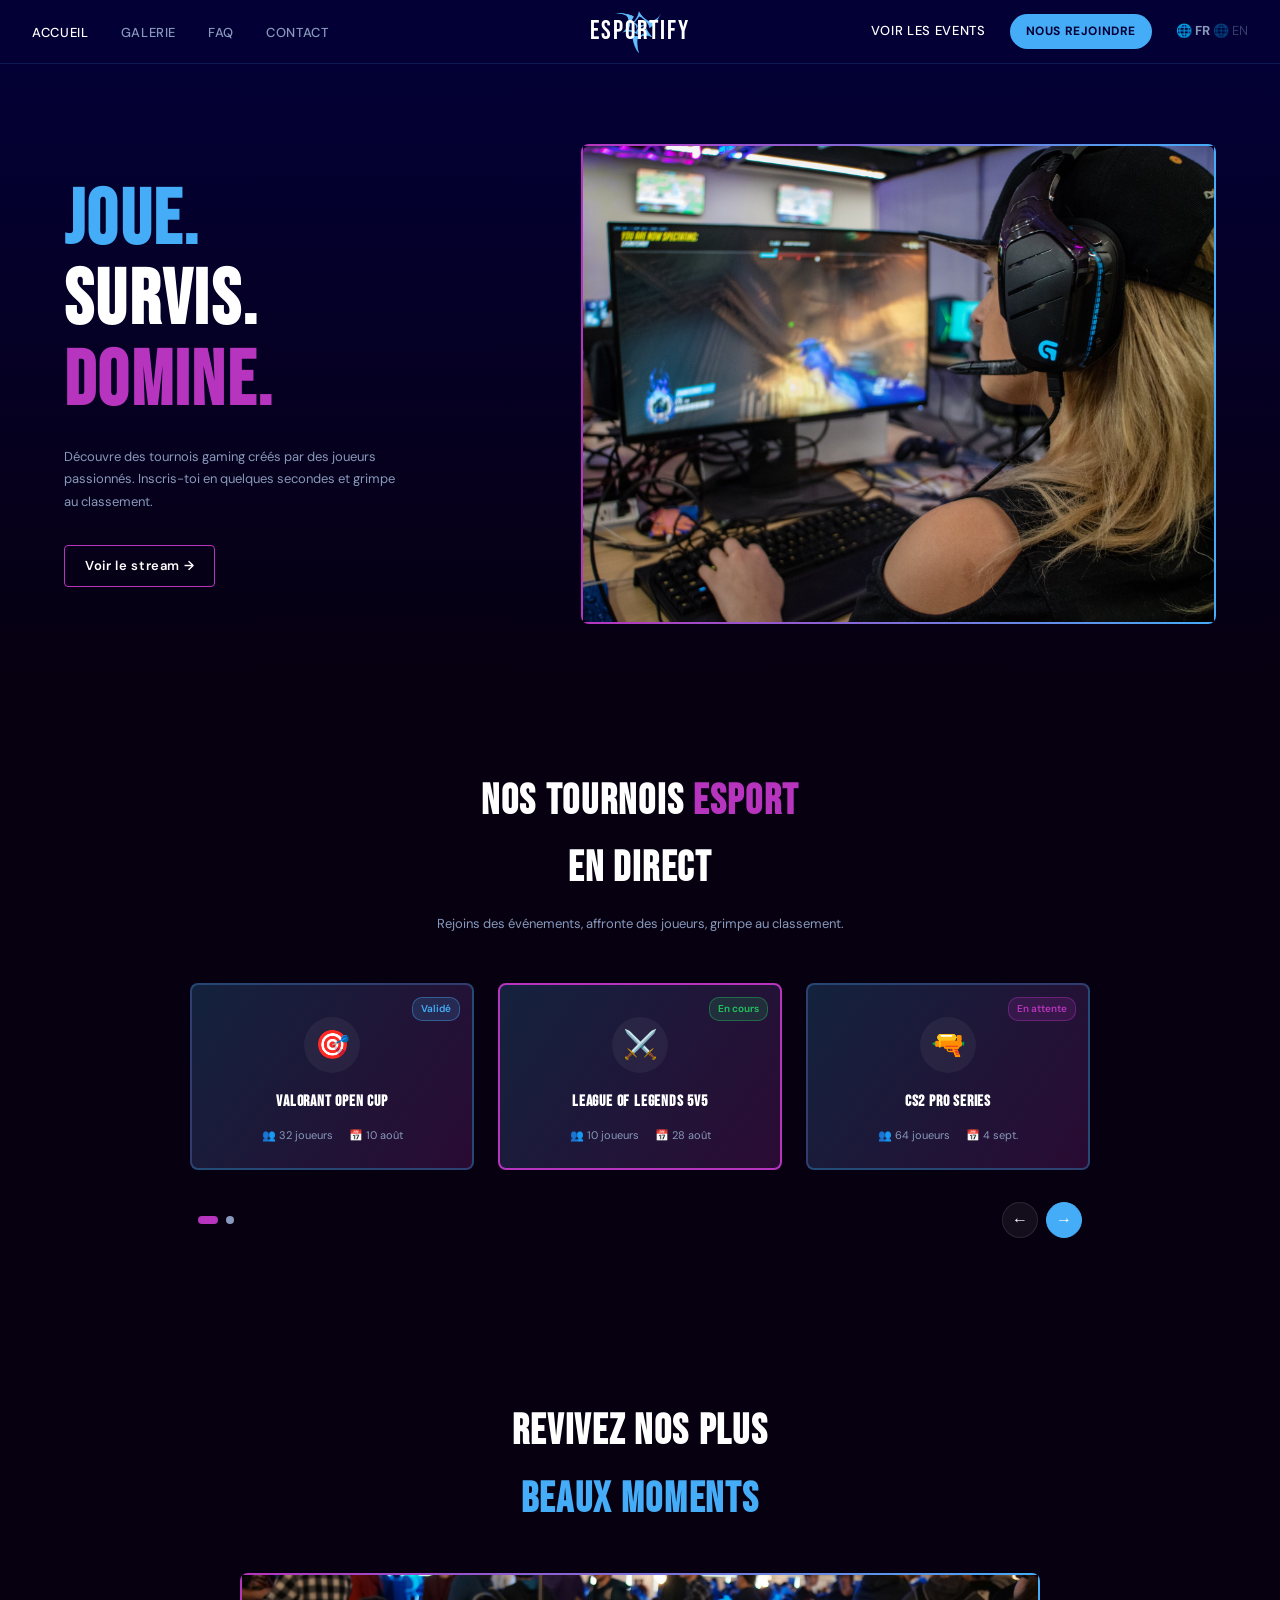
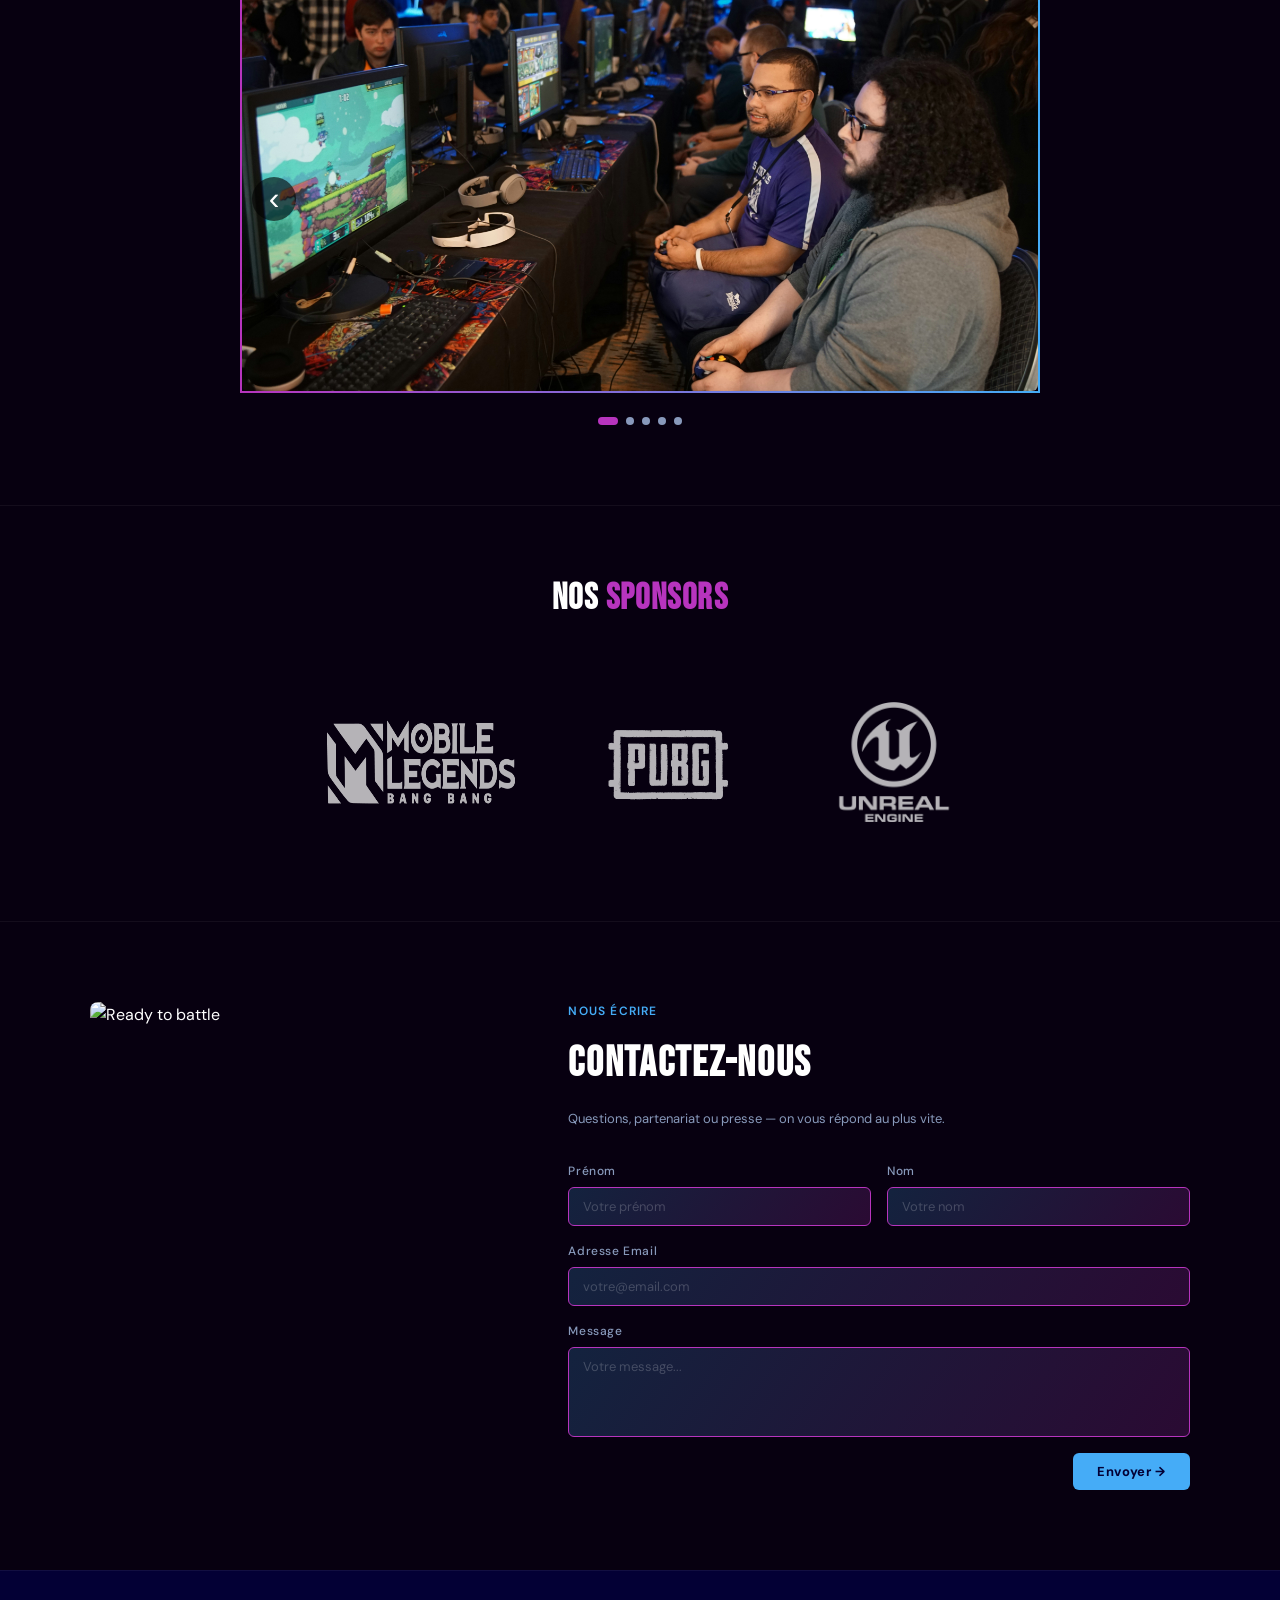
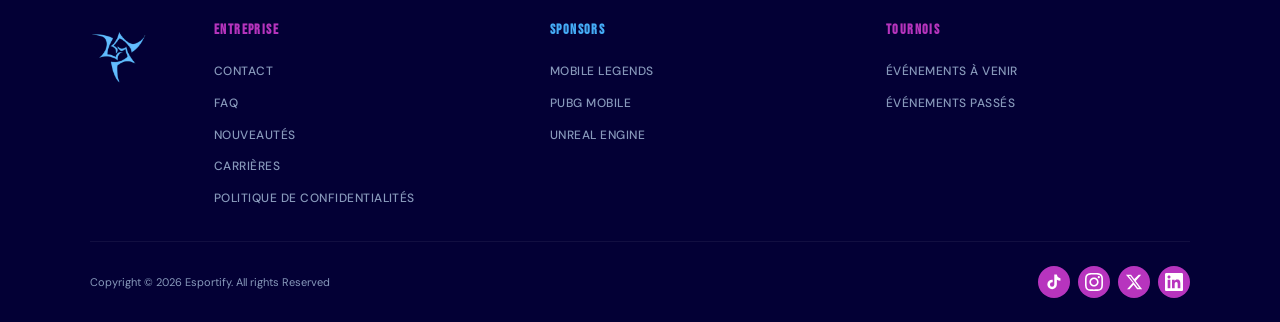
==== commit b5b9b98e: "Advanced on front end,style changes,new files" ====
--- a/index.html
+++ b/index.html
@@ -1,11 +1,11 @@
 <!DOCTYPE html>
 <html lang="fr">
 <head>
-<meta charset="UTF-8">
-<meta name="viewport" content="width=device-width, initial-scale=1.0">
-<title>Esportify – Joue. Survis. Domine.</title>
-<link href="https://fonts.googleapis.com/css2?family=Bebas+Neue&family=DM+Sans:wght@300;400;500;600;700&display=swap" rel="stylesheet">
-<link rel="stylesheet" href="style.css">
+  <meta charset="UTF-8">
+  <meta name="viewport" content="width=device-width, initial-scale=1.0">
+  <title>Esportify – Joue. Survis. Domine.</title>
+  <link href="https://fonts.googleapis.com/css2?family=Bebas+Neue&family=DM+Sans:wght@300;400;500;600;700&display=swap" rel="stylesheet">
+  <link rel="stylesheet" href="style.css">
 </head>
 <body>
 
@@ -18,21 +18,20 @@
     <ul class="nav-links">
       <li><a href="index.html" class="active">Accueil</a></li>
       <li><a href="#gallery">Galerie</a></li>
-      <li><a href="https://www.youtube.com/watch?v=dQw4w9WgXcQ" target="_blank">FAQ</a></li>
+      <li><a href="https://www.youtube.com/watch?v=dQw4w9WgXcQ" target="_blank" rel="noopener noreferrer">FAQ</a></li>
       <li><a href="#contact">Contact</a></li>
     </ul>
   </div>
   <a href="index.html" class="nav-logo">
-    <img class="logo-img" src="Assets/logobleu.png" alt="logo-Esportify"
-    height="50" width="50" />
+    <img class="logo-img" src="Assets/logobleu.png" alt="logo-Esportify" height="50" width="50" />
     <span class="logo-text">ESPORTIFY</span>
   </a>
   <div class="nav-right">
-    <a href="#events" class="nav-events">VOIR LES EVENTS</a>
+    <a href="events.html" class="nav-events">VOIR LES EVENTS</a>
     <a href="connexion.html" class="btn-join">NOUS REJOINDRE</a>
     <div class="lang-selector">
-      <span class="lang-active">🌐 FR</span>
-      <span class="lang-inactive">🌐 EN</span> 
+      <span class="lang-btn active" data-lang="fr">🌐 FR</span>
+      <span class="lang-btn" data-lang="en">🌐 EN</span>
     </div>
     </div>
   </div>
@@ -43,9 +42,9 @@
   <ul>
     <li><a href="index.html">Accueil</a></li>
     <li><a href="#gallery">Galerie</a></li>
-    <li><a href="https://www.youtube.com/watch?v=dQw4w9WgXcQ">FAQ</a></li>
+    <li><a href="https://www.youtube.com/watch?v=dQw4w9WgXcQ" target="_blank" rel="noopener noreferrer">FAQ</a></li>
     <li><a href="#contact">Contact</a></li>
-    <li><a href="#events">Voir les events</a></li>
+    <li><a href="events.html">Voir les events</a></li>
     <li><a href="connexion.html" class="btn-join-mobile">Nous rejoindre</a></li>
   </ul>
 </div>
@@ -62,7 +61,7 @@
         <span class="purple">DOMINE.</span>
       </h1>
       <p class="hero-subtitle">Découvre des tournois gaming créés par des joueurs passionnés. Inscris-toi en quelques secondes et grimpe au classement.</p>
-      <a href="#events" class="btn-primary">Voir le stream →</a>
+      <a href="event-detail.html" class="btn-primary">Voir le stream →</a>
     </div>
     <div class="hero-image">
       <img src="Assets/eifigamer.png" alt="Joueuse gaming setup" />
@@ -79,6 +78,7 @@
   <div class="tournament-carousel">
     <div class="tournament-cards" id="tournamentCards">
       <div class="tournament-card">
+        <a href="event-detail.html?id=1" class="tournament-card-link">
         <div class="card-badge validated">Validé</div>
         <div class="game-icon"><div class="game-icon">
   <svg width="32" height="32" viewBox="0 0 512 512" xmlns="http://www.w3.org/2000/svg">
@@ -95,10 +95,12 @@
         <div class="card-meta">
           <span>👥 32 joueurs</span>
           <span>📅 10 Août</span>
-        </div>
-      </div>
+        </div></a>
+      </div>
+
       <div class="tournament-card featured">
-        <div class="card-badge validated">Validé</div>
+        <a href="event-detail.html?id=2" class="tournament-card-link">
+        <div class="card-badge live">En cours</div>
         <div class="game-icon"> <div class="game-icon">
   <svg xmlns="http://www.w3.org/2000/svg" width="32" height="32" viewBox="0 0 16 16" fill="none">
     <path d="M3 0L6.58579 3.58579L3.58579 6.58579L0 3V0H3Z" fill="#B734BE"/>
@@ -111,9 +113,11 @@
         <div class="card-meta">
           <span>👥 45 joueurs</span>
           <span>📅 28 Août</span>
-        </div>
-      </div>
+        </div></a>
+      </div>
+      
       <div class="tournament-card">
+        <a href="event-detail.html?id=3" class="tournament-card-link">
         <div class="card-badge pending">En attente</div>
         <div class="game-icon"><svg width="32px" height="32px" viewBox="0 0 24 24" fill="none" xmlns="http://www.w3.org/2000/svg">
 <path d="M21.9999 8.16234L21.9999 8.23487C21.9999 9.09561 21.9999 9.52598 21.7927 9.8781C21.5855 10.2302 21.2093 10.4392 20.4569 10.8572L19.6636 11.298C20.2102 9.44984 20.3926 7.46414 20.4601 5.76597C20.4629 5.69316 20.4662 5.61945 20.4695 5.54497L20.4718 5.49279C21.1231 5.71896 21.4887 5.88758 21.7168 6.20408C22 6.59692 22 7.11873 21.9999 8.16234Z" fill="#45ACF7"/>
@@ -124,7 +128,7 @@
         <div class="card-meta">
           <span>👥 64 joueurs</span>
           <span>📅 4 Sept.</span>
-        </div>
+        </div></a>
       </div>
     </div>
     <div class="carousel-controls">
@@ -147,29 +151,9 @@
   <div class="gallery-slider">
     <button class="gallery-arrow left" id="galleryPrev">‹</button>
     <div class="gallery-track" id="galleryTrack">
-      <div class="gallery-slide active">
-        <img src="https://images.unsplash.com/photo-1511512578047-dfb367046420?w=800&q=80" alt="Gaming tournament moment" />
-      </div>
-      <div class="gallery-slide">
-        <img src="Assets/gallerie3.jpg" alt="Fortnite tournament" />
-      </div>
-      <div class="gallery-slide">
-        <img src="Assets/gallerie4.jpg" alt="Gamers united" />
-      </div>
-      <div class="gallery-slide">
-        <img src="Assets/gallerie2.jpg" alt="Ravo esport" />
-      </div>
-        <div class="gallery-slide">
-        <img src="Assets/gallerie1.jpg" alt="Freestyle event" />
-      </div>
-    </div>
     <button class="gallery-arrow right" id="galleryNext">›</button>
   </div>
-  <div class="gallery-dots">
-    <span class="gdot active"></span>
-    <span class="gdot"></span>
-    <span class="gdot"></span>
-  </div>
+  <div class="gallery-dots" id="galleryDots"></div>
 </section>
 
 <!-- SPONSORS -->
@@ -177,13 +161,19 @@
   <h2>NOS <span class="purple">SPONSORS</span></h2>
   <div class="sponsor-logos">
     <div class="sponsor-item">
-      <img src="Assets/mlbb-logo.webp" alt="Mobile Legends" width="190" height="150" />
+      <a href="https://www.mobilelegends.com/" target="_blank" rel="noopener noreferrer">
+        <img src="Assets/mlbb-logo.webp" alt="Mobile Legends" width="190" height="150" />
+      </a>
     </div>
     <div class="sponsor-item">
-      <img src="Assets/pubg-logo.png" alt="PUBG Mobile" width="190" height="190" />
+      <a href="https://pubg.com/fr/main" target="_blank" rel="noopener noreferrer">
+        <img src="Assets/pubg-logo.png" alt="PUBG Mobile" width="190" height="190" />
+      </a>
     </div>
     <div class="sponsor-item">
-      <img src="Assets/unreal-logo.png" alt="Unreal Engine" width="120" height="120" />
+      <a href="https://www.unrealengine.com/" target="_blank" rel="noopener noreferrer">
+        <img src="Assets/unreal-logo.png" alt="Unreal Engine" width="120" height="120" />
+      </a>
     </div>
   </div>
 </section>
@@ -233,7 +223,7 @@
       <div class="footer-col">
         <h4 class="col-title purple">ENTREPRISE</h4>
         <ul>
-          <li><a href="#">Contact</a></li>
+          <li><a href="#contact">Contact</a></li>
           <li><a href="#">FAQ</a></li>
           <li><a href="#">Nouveautés</a></li>
           <li><a href="#">Carrières</a></li>
@@ -243,15 +233,15 @@
       <div class="footer-col">
         <h4 class="col-title blue">SPONSORS</h4>
         <ul>
-          <li><a href="#">Mobile Legends</a></li>
-          <li><a href="#">Pubg Mobile</a></li>
-          <li><a href="#">Unreal Engine</a></li>
+          <li><a href="https://www.mobilelegends.com/" target="_blank" rel="noopener noreferrer">Mobile Legends</a></li>
+          <li><a href="https://pubg.com/fr/main" target="_blank" rel="noopener noreferrer">Pubg Mobile</a></li>
+          <li><a href="https://www.unrealengine.com/" target="_blank" rel="noopener noreferrer">Unreal Engine</a></li>
         </ul>
       </div>
       <div class="footer-col">
         <h4 class="col-title purple">TOURNOIS</h4>
         <ul>
-          <li><a href="#">Événements à venir</a></li>
+          <li><a href="events.html">Événements à venir</a></li>
           <li><a href="#">Événements passés</a></li>
         </ul>
       </div>
@@ -260,22 +250,15 @@
   <div class="footer-bottom">
     <p>Copyright © 2026 Esportify. All rights Reserved</p>
     <div class="social-links">
-      <a href="#" aria-label="TikTok">
-        <svg width="18" height="18" fill="currentColor" viewBox="0 0 24 24"><path d="M19.59 6.69a4.83 4.83 0 01-3.77-4.25V2h-3.45v13.67a2.89 2.89 0 01-2.88 2.5 2.89 2.89 0 01-2.89-2.89 2.89 2.89 0 012.89-2.89c.28 0 .54.04.79.1V9.01a6.27 6.27 0 00-.79-.05 6.34 6.34 0 00-6.34 6.34 6.34 6.34 0 006.34 6.34 6.34 6.34 0 006.33-6.34V8.87a8.18 8.18 0 004.78 1.52V7.01a4.85 4.85 0 01-1.01-.32z"/></svg>
-      </a>
-      <a href="#" aria-label="Instagram">
-        <svg width="18" height="18" fill="currentColor" viewBox="0 0 24 24"><path d="M12 2.163c3.204 0 3.584.012 4.85.07 3.252.148 4.771 1.691 4.919 4.919.058 1.265.069 1.645.069 4.849 0 3.205-.012 3.584-.069 4.849-.149 3.225-1.664 4.771-4.919 4.919-1.266.058-1.644.07-4.85.07-3.204 0-3.584-.012-4.849-.07-3.26-.149-4.771-1.699-4.919-4.92-.058-1.265-.07-1.644-.07-4.849 0-3.204.013-3.583.07-4.849.149-3.227 1.664-4.771 4.919-4.919 1.266-.057 1.645-.069 4.849-.069zm0-2.163c-3.259 0-3.667.014-4.947.072-4.358.2-6.78 2.618-6.98 6.98-.059 1.281-.073 1.689-.073 4.948 0 3.259.014 3.668.072 4.948.2 4.358 2.618 6.78 6.98 6.98 1.281.058 1.689.072 4.948.072 3.259 0 3.668-.014 4.948-.072 4.354-.2 6.782-2.618 6.979-6.98.059-1.28.073-1.689.073-4.948 0-3.259-.014-3.667-.072-4.947-.196-4.354-2.617-6.78-6.979-6.98-1.281-.059-1.69-.073-4.949-.073zm0 5.838c-3.403 0-6.162 2.759-6.162 6.162S8.597 18.163 12 18.163s6.162-2.759 6.162-6.162S15.403 5.838 12 5.838zm0 10.162c-2.209 0-4-1.79-4-4 0-2.209 1.791-4 4-4s4 1.791 4 4c0 2.21-1.791 4-4 4zm6.406-11.845c-.796 0-1.441.645-1.441 1.44s.645 1.44 1.441 1.44c.795 0 1.439-.645 1.439-1.44s-.644-1.44-1.439-1.44z"/></svg>
-      </a>
-      <a href="#" aria-label="X/Twitter">
-        <svg width="18" height="18" fill="currentColor" viewBox="0 0 24 24"><path d="M18.244 2.25h3.308l-7.227 8.26 8.502 11.24H16.17l-4.714-6.231-5.401 6.231H2.747l7.73-8.835L1.254 2.25H8.08l4.259 5.63L18.244 2.25zm-1.161 17.52h1.833L7.084 4.126H5.117z"/></svg>
-      </a>
-      <a href="#" aria-label="LinkedIn">
-        <svg width="18" height="18" fill="currentColor" viewBox="0 0 24 24"><path d="M20.447 20.452h-3.554v-5.569c0-1.328-.027-3.037-1.852-3.037-1.853 0-2.136 1.445-2.136 2.939v5.667H9.351V9h3.414v1.561h.046c.477-.9 1.637-1.85 3.37-1.85 3.601 0 4.267 2.37 4.267 5.455v6.286zM5.337 7.433c-1.144 0-2.063-.926-2.063-2.065 0-1.138.92-2.063 2.063-2.063 1.14 0 2.064.925 2.064 2.063 0 1.139-.925 2.065-2.064 2.065zm1.782 13.019H3.555V9h3.564v11.452zM22.225 0H1.771C.792 0 0 .774 0 1.729v20.542C0 23.227.792 24 1.771 24h20.451C23.2 24 24 23.227 24 22.271V1.729C24 .774 23.2 0 22.222 0h.003z"/></svg>
-      </a>
+      <a href="#" aria-label="TikTok"><svg width="18" height="18" fill="currentColor" viewBox="0 0 24 24"><path d="M19.59 6.69a4.83 4.83 0 01-3.77-4.25V2h-3.45v13.67a2.89 2.89 0 01-2.88 2.5 2.89 2.89 0 01-2.89-2.89 2.89 2.89 0 012.89-2.89c.28 0 .54.04.79.1V9.01a6.27 6.27 0 00-.79-.05 6.34 6.34 0 00-6.34 6.34 6.34 6.34 0 006.34 6.34 6.34 6.34 0 006.33-6.34V8.87a8.18 8.18 0 004.78 1.52V7.01a4.85 4.85 0 01-1.01-.32z"/></svg></a>
+      <a href="#" aria-label="Instagram"><svg width="18" height="18" fill="currentColor" viewBox="0 0 24 24"><path d="M12 2.163c3.204 0 3.584.012 4.85.07 3.252.148 4.771 1.691 4.919 4.919.058 1.265.069 1.645.069 4.849 0 3.205-.012 3.584-.069 4.849-.149 3.225-1.664 4.771-4.919 4.919-1.266.058-1.644.07-4.85.07-3.204 0-3.584-.012-4.849-.07-3.26-.149-4.771-1.699-4.919-4.92-.058-1.265-.07-1.644-.07-4.849 0-3.204.013-3.583.07-4.849.149-3.227 1.664-4.771 4.919-4.919 1.266-.057 1.645-.069 4.849-.069zm0-2.163c-3.259 0-3.667.014-4.947.072-4.358.2-6.78 2.618-6.98 6.98-.059 1.281-.073 1.689-.073 4.948 0 3.259.014 3.668.072 4.948.2 4.358 2.618 6.78 6.98 6.98 1.281.058 1.689.072 4.948.072 3.259 0 3.668-.014 4.948-.072 4.354-.2 6.782-2.618 6.979-6.98.059-1.28.073-1.689.073-4.948 0-3.259-.014-3.667-.072-4.947-.196-4.354-2.617-6.78-6.979-6.98-1.281-.059-1.69-.073-4.949-.073zm0 5.838c-3.403 0-6.162 2.759-6.162 6.162S8.597 18.163 12 18.163s6.162-2.759 6.162-6.162S15.403 5.838 12 5.838zm0 10.162c-2.209 0-4-1.79-4-4 0-2.209 1.791-4 4-4s4 1.791 4 4c0 2.21-1.791 4-4 4zm6.406-11.845c-.796 0-1.441.645-1.441 1.44s.645 1.44 1.441 1.44c.795 0 1.439-.645 1.439-1.44s-.644-1.44-1.439-1.44z"/></svg></a>
+      <a href="#" aria-label="X/Twitter"><svg width="18" height="18" fill="currentColor" viewBox="0 0 24 24"><path d="M18.244 2.25h3.308l-7.227 8.26 8.502 11.24H16.17l-4.714-6.231-5.401 6.231H2.747l7.73-8.835L1.254 2.25H8.08l4.259 5.63L18.244 2.25zm-1.161 17.52h1.833L7.084 4.126H5.117z"/></svg></a>
+      <a href="#" aria-label="LinkedIn"><svg width="18" height="18" fill="currentColor" viewBox="0 0 24 24"><path d="M20.447 20.452h-3.554v-5.569c0-1.328-.027-3.037-1.852-3.037-1.853 0-2.136 1.445-2.136 2.939v5.667H9.351V9h3.414v1.561h.046c.477-.9 1.637-1.85 3.37-1.85 3.601 0 4.267 2.37 4.267 5.455v6.286zM5.337 7.433c-1.144 0-2.063-.926-2.063-2.065 0-1.138.92-2.063 2.063-2.063 1.14 0 2.064.925 2.064 2.063 0 1.139-.925 2.065-2.064 2.065zm1.782 13.019H3.555V9h3.564v11.452zM22.225 0H1.771C.792 0 0 .774 0 1.729v20.542C0 23.227.792 24 1.771 24h20.451C23.2 24 24 23.227 24 22.271V1.729C24 .774 23.2 0 22.222 0h.003z"/></svg></a>
     </div>
   </div>
 </footer>
 
+<script src="data.js"></script>
 <script src="script.js"></script>
 </body>
 </html>
--- a/style.css
+++ b/style.css
@@ -112,9 +112,18 @@
   white-space: nowrap;
 }
 
-.lang-inactive {display: none;} 
-
-/* Mobile menu */
+.lang-btn {
+  opacity: 0.4;
+  cursor: pointer;
+  transition: 0.3s;
+}
+
+.lang-btn.active {
+  opacity: 1;
+  font-weight: bold;
+}
+
+
 .mobile-menu {
   display: none;
   position: fixed;
@@ -126,6 +135,7 @@
   padding: 1rem 2rem 2rem;
   border-bottom: 1px solid rgba(69,172,247,0.15);
 }
+
 .mobile-menu.open { display: block; }
 .mobile-menu ul { display: flex; flex-direction: column; gap: 1rem; }
 .mobile-menu a { font-size: 15px; font-weight: 500; color: var(--text-muted); }
@@ -249,6 +259,17 @@
 .tournament-card.featured { border-color: var(--purple); }
 .tournament-card.featured:hover { border-color: var(--purple-light); }
 
+.tournament-card.empty-card {
+  display: flex;
+  flex-direction: column;
+  align-items: center;
+  justify-content: center;
+  gap: 0.75rem;
+  border: 1px dashed rgba(255,255,255,0.1);
+  background: transparent;
+  min-height: 160px;
+}
+
 .card-badge {
   position: absolute;
   top: 12px;
@@ -343,8 +364,10 @@
 .gallery-track {
   display: flex;
   transition: transform 0.4s ease;
-}
-.gallery-slide { min-width: 100%; }
+  width: 100%;
+}
+
+.gallery-slide { min-width: 100%; flex-shrink: 0; }
 .gallery-slide img { width: 100%; height: 420px; object-fit: cover; border-radius: 8px;   border: 2px solid;
   border-image: linear-gradient(90deg, var(--purple) 0%, var(--blue) 100%) 1;}
 
@@ -591,6 +614,7 @@
 .stat-card {
   background: var(--card-bg);
   border: 1px solid var(--card-border);
+  border-color: var(--blue);
   border-radius: 8px;
   padding: 1.25rem 1.5rem;
 }
@@ -632,8 +656,9 @@
   gap: 0.75rem;
   color: var(--text-muted);
   font-size: 14px;
-  border: 1px dashed rgba(255,255,255,0.1);
+  border: 1px dashed #8899bb;
   min-height: 140px;
+
 }
 
 .event-card-header { display: flex; align-items: flex-start; justify-content: space-between; margin-bottom: 0.75rem; }
@@ -645,14 +670,14 @@
   border-radius: 10px;
 }
 .badge-live { background: rgba(34,197,94,0.15); color: #22c55e; border: 1px solid rgba(34,197,94,0.4); }
-.badge-join { background: var(--blue); color: var(--navy); }
+.badge-join { background: rgba(69, 172, 247, 0.15); color: var(--blue); border: 1px solid rgba(69, 172, 247, 0.4); }
 .badge-fav { background: rgba(183,52,190,0.15); color: var(--purple); border: 1px solid rgba(183,52,190,0.4); }
 
 .event-meta { display: flex; gap: 1rem; font-size: 11px; color: var(--text-muted); margin-bottom: 1rem; }
 .event-btn {
   width: 100%;
   background: transparent;
-  border: 1px solid rgba(255,255,255,0.2);
+  border: 1px solid #8899bb;
   border-radius: 6px;
   color: var(--white);
   font-family: var(--font-body);
@@ -678,6 +703,8 @@
   align-items: center;
   justify-content: space-between;
   margin-bottom: 1.5rem;
+  border: 2px solid;
+  border-color: var(--purple);
 }
 .profile-info { display: flex; align-items: center; gap: 1rem; }
 .avatar {
@@ -701,6 +728,7 @@
   justify-content: center;
   color: var(--white);
   transition: background 0.2s;
+  border-color: var(--purple);
 }
 .logout-btn:hover { background: rgba(255,255,255,0.1); }
 .report-link { font-size: 11px; color: var(--text-muted); cursor: pointer; text-decoration: underline; }
@@ -761,7 +789,7 @@
 .btn-icon.danger { border-color: rgba(239,68,68,0.4); color: #ef4444; }
 .btn-icon.danger:hover { background: rgba(239,68,68,0.1); }
 
-/* Page title */
+
 .page-title-row {
   display: flex;
   align-items: center;
@@ -803,6 +831,501 @@
 
 
 /* ============================
+   PAGE EVENTS — HEADER
+============================ */
+.page-header {
+  background: linear-gradient(180deg, var(--navy) 0%, var(--black) 100%);
+  padding: 3.5rem 4rem 2.5rem;
+  border-bottom: 1px solid rgba(69,172,247,0.1);
+}
+.page-header-inner { max-width: 1100px; margin: 0 auto; }
+.page-header .page-title {
+  font-family: var(--font-heading);
+  font-size: clamp(36px, 5vw, 56px);
+  letter-spacing: 0.04em;
+  margin-bottom: 0.5rem;
+}
+.page-header .page-subtitle { font-size: 14px; color: var(--text-muted); }
+
+/* ============================
+   PAGE EVENTS — FILTRES
+============================ */
+.events-page { padding: 2.5rem 4rem 5rem; }
+.events-page-inner { max-width: 1100px; margin: 0 auto; }
+
+.filters-bar {
+  display: flex;
+  align-items: flex-end;
+  gap: 1.5rem;
+  margin-bottom: 2.5rem;
+  flex-wrap: wrap;
+}
+.filter-group {
+  display: flex;
+  flex-direction: column;
+  gap: 6px;
+}
+.filter-group label {
+  font-size: 11px;
+  font-weight: 600;
+  letter-spacing: 0.08em;
+  color: var(--text-muted);
+  text-transform: uppercase;
+}
+
+.filter-group select,
+.filter-group input {
+  background: var(--card-bg);
+  border: 1px solid rgba(255,255,255,0.1);
+  border-radius: 6px;
+  padding: 9px 14px;
+  font-family: var(--font-body);
+  font-size: 13px;
+  outline: none;
+  cursor: pointer;
+  transition: border-color 0.2s;
+  min-width: 160px;
+}
+
+.filter-group select {
+  color: var(--white);
+}
+.filter-group input {
+  color: var(--white);
+}
+.filter-group select option {
+  background: #0d0030;
+  color: var(--white);
+}
+
+.filter-group select:focus,
+.filter-group input:focus { border-color: var(--blue); }
+.filter-group input::placeholder { color: rgba(255,255,255,0.2); }
+.search-group input { min-width: 220px; }
+
+.results-count {
+  font-size: 13px;
+  color: var(--text-muted);
+  margin-left: auto;
+  align-self: flex-end;
+  padding-bottom: 10px;
+}
+
+/* ============================
+   PAGE EVENTS — CARTES
+============================ */
+.events-list {
+  display: grid;
+  grid-template-columns: repeat(auto-fill, minmax(320px, 1fr));
+  gap: 1.5rem;
+}
+
+.event-list-card {
+  background: var(--card-bg);
+  border: 1px solid var(--card-border);
+  border-radius: 10px;
+  overflow: hidden;
+  cursor: pointer;
+  transition: border-color 0.2s, transform 0.2s;
+  text-decoration: none;
+  color: inherit;
+  display: block;
+}
+.event-list-card:hover {
+  border-color: var(--blue);
+  transform: translateY(-4px);
+}
+.event-list-card.statut-en_cours { border-color: rgba(34,197,94,0.4); }
+.event-list-card.statut-en_cours:hover { border-color: #22c55e; }
+.event-list-card.statut-en_attente { border-color: rgba(183,52,190,0.3); }
+
+.elc-image {
+  width: 100%;
+  height: 160px;
+  object-fit: cover;
+  display: block;
+}
+.elc-image-placeholder {
+  width: 100%;
+  height: 160px;
+  background: linear-gradient(135deg, var(--navy) 0%, #1a0050 100%);
+  display: flex;
+  align-items: center;
+  justify-content: center;
+  font-size: 40px;
+}
+
+.elc-body { padding: 1.25rem; }
+
+.elc-header {
+  display: flex;
+  align-items: flex-start;
+  justify-content: space-between;
+  gap: 0.75rem;
+  margin-bottom: 0.75rem;
+}
+.elc-title {
+  font-family: var(--font-heading);
+  font-size: 17px;
+  letter-spacing: 0.05em;
+  line-height: 1.2;
+}
+.elc-badge {
+  flex-shrink: 0;
+  font-size: 10px;
+  font-weight: 600;
+  padding: 3px 10px;
+  border-radius: 10px;
+  white-space: nowrap;
+}
+.badge-valide   { background: rgba(69,172,247,0.15); color: var(--blue); border: 1px solid rgba(69,172,247,0.4); }
+.badge-en_cours { background: rgba(34,197,94,0.15); color: #22c55e; border: 1px solid rgba(34,197,94,0.4); }
+.badge-en_attente { background: rgba(183,52,190,0.15); color: var(--purple); border: 1px solid rgba(183,52,190,0.4); }
+
+.elc-meta {
+  display: flex;
+  flex-wrap: wrap;
+  gap: 0.75rem 1.5rem;
+  font-size: 12px;
+  color: var(--text-muted);
+  margin-bottom: 1rem;
+  padding-bottom: 1rem;
+  border-bottom: 1px solid rgba(255,255,255,0.05);
+}
+.elc-meta span { display: flex; align-items: center; gap: 5px; }
+
+.elc-footer {
+  display: flex;
+  align-items: center;
+  justify-content: space-between;
+}
+.elc-organisateur { font-size: 12px; color: var(--text-muted); }
+.elc-organisateur strong { color: var(--blue); font-weight: 500; }
+.elc-cta {
+  font-size: 12px;
+  font-weight: 600;
+  color: var(--blue);
+  letter-spacing: 0.04em;
+}
+
+
+/* ============================
+   PAGE DETAIL EVENT
+============================ */
+.detail-hero {
+  height: 340px;
+  background: var(--navy);
+  background-size: cover;
+  background-position: center;
+  position: relative;
+}
+.detail-hero-overlay {
+  position: absolute;
+  inset: 0;
+  background: linear-gradient(to top, rgba(0,0,0,0.85) 0%, rgba(0,0,0,0.3) 100%);
+  display: flex;
+  align-items: flex-end;
+}
+.detail-hero-inner {
+  max-width: 1100px;
+  width: 100%;
+  margin: 0 auto;
+  padding: 2rem 4rem;
+}
+.detail-back {
+  display: inline-block;
+  font-size: 13px;
+  color: var(--text-muted);
+  margin-bottom: 1rem;
+  transition: color 0.2s;
+}
+.detail-back:hover { color: var(--white); }
+.detail-badges { display: flex; gap: 8px; margin-bottom: 0.75rem; }
+.detail-title {
+  font-family: var(--font-heading);
+  font-size: clamp(32px, 5vw, 52px);
+  letter-spacing: 0.04em;
+  margin-bottom: 0.5rem;
+}
+.detail-organisateur { font-size: 14px; color: var(--text-muted); }
+.detail-organisateur strong { color: var(--blue); }
+
+.detail-body {
+  max-width: 1100px;
+  margin: 0 auto;
+  padding: 3rem 4rem;
+  display: grid;
+  grid-template-columns: 1fr 300px;
+  gap: 3rem;
+  align-items: start;
+}
+
+.detail-section { margin-bottom: 2.5rem; }
+.detail-section-title {
+  font-family: var(--font-heading);
+  font-size: 22px;
+  letter-spacing: 0.05em;
+  margin-bottom: 1rem;
+  padding-bottom: 0.5rem;
+  border-bottom: 1px solid rgba(255,255,255,0.06);
+}
+.detail-desc { font-size: 14px; color: var(--text-muted); line-height: 1.8; }
+
+.detail-info-grid {
+  display: grid;
+  grid-template-columns: 1fr 1fr;
+  gap: 1rem;
+}
+.detail-info-item {
+  background: var(--card-bg);
+  border: 1px solid var(--card-border);
+  border-radius: 8px;
+  padding: 1rem 1.25rem;
+  display: flex;
+  flex-direction: column;
+  gap: 4px;
+}
+.info-label { font-size: 11px; color: var(--text-muted); letter-spacing: 0.06em; }
+.info-value { font-size: 14px; font-weight: 500; }
+.info-value.blue { color: var(--blue); }
+
+/* Discussion */
+.discussion-list {
+  display: flex;
+  flex-direction: column;
+  gap: 1rem;
+  max-height: 400px;
+  overflow-y: auto;
+  margin-bottom: 1.25rem;
+  padding-right: 4px;
+}
+.discussion-msg {
+  display: flex;
+  gap: 12px;
+  align-items: flex-start;
+}
+.discussion-msg.new-msg .msg-avatar { background: var(--purple); }
+.msg-avatar {
+  width: 36px; height: 36px;
+  border-radius: 50%;
+  background: var(--blue);
+  display: flex; align-items: center; justify-content: center;
+  font-size: 11px; font-weight: 700;
+  color: var(--navy);
+  flex-shrink: 0;
+}
+.msg-content { flex: 1; }
+.msg-header { display: flex; align-items: baseline; gap: 8px; margin-bottom: 4px; }
+.msg-auteur { font-size: 13px; color: var(--white); }
+.msg-date { font-size: 11px; color: var(--text-muted); }
+.msg-text { font-size: 13px; color: var(--text-muted); line-height: 1.6; }
+
+.discussion-form { display: flex; gap: 8px; }
+.discussion-form input {
+  flex: 1;
+  background: var(--card-bg);
+  border: 1px solid rgba(255,255,255,0.1);
+  border-radius: 6px;
+  padding: 10px 14px;
+  color: var(--white);
+  font-family: var(--font-body);
+  font-size: 13px;
+  outline: none;
+  transition: border-color 0.2s;
+}
+.discussion-form input:focus { border-color: var(--blue); }
+.discussion-form input::placeholder { color: rgba(255,255,255,0.2); }
+.discussion-form button {
+  background: var(--blue);
+  color: var(--navy);
+  font-family: var(--font-body);
+  font-size: 13px;
+  font-weight: 700;
+  padding: 10px 20px;
+  border: none;
+  border-radius: 6px;
+  cursor: pointer;
+  transition: background 0.2s;
+}
+.discussion-form button:hover { background: var(--blue-light); }
+
+/* Sidebar détail */
+.detail-sidebar { display: flex; flex-direction: column; gap: 1rem; }
+.detail-cta-card {
+  background: var(--card-bg);
+  border: 1px solid var(--card-border);
+  border-radius: 10px;
+  padding: 1.5rem;
+  text-align: center;
+}
+.cta-price { font-family: var(--font-heading); font-size: 28px; margin-bottom: 4px; }
+.cta-spots { font-size: 13px; color: var(--text-muted); margin-bottom: 1.25rem; }
+.cta-note { font-size: 11px; color: var(--text-muted); margin-top: 0.75rem; }
+
+.detail-dates-card {
+  background: var(--card-bg);
+  border: 1px solid var(--card-border);
+  border-radius: 10px;
+  padding: 1.25rem 1.5rem;
+}
+.dates-label { font-size: 11px; color: var(--text-muted); letter-spacing: 0.06em; margin-bottom: 4px; }
+.dates-value { font-size: 14px; font-weight: 500; }
+
+
+
+/* ============================
+   DASHBOARD ORGANISATEUR
+============================ */
+.orga-table-wrapper {
+  width: 100%;
+  overflow-x: auto;
+  margin-bottom: 2rem;
+}
+.orga-table {
+  width: 100%;
+  border-collapse: separate;
+  border-spacing: 0 10px;
+}
+.orga-table th {
+  font-size: 11px;
+  font-weight: 600;
+  letter-spacing: 0.08em;
+  color: var(--text-muted);
+  text-align: left;
+  padding: 0 1rem 0.5rem;
+  text-transform: uppercase;
+  border-bottom: 1px solid rgba(255,255,255,0.06);
+}
+.orga-table td {
+  background: var(--card-bg);
+  padding: 1rem;
+  font-size: 13px;
+  vertical-align: middle;
+}
+.orga-table td:first-child {
+  border-radius: 8px 0 0 8px;
+  border-left: 1px solid var(--card-border);
+  font-family: var(--font-heading);
+  font-size: 14px;
+  letter-spacing: 0.04em;
+}
+.orga-table td:last-child {
+  border-radius: 0 8px 8px 0;
+  border-right: 1px solid var(--card-border);
+}
+.orga-table tr td {
+  border-top: 1px solid var(--card-border);
+  border-bottom: 1px solid var(--card-border);
+}
+.orga-table tr:hover td { border-color: var(--blue); }
+
+/* Stats bars */
+.stats-bars { display: flex; flex-direction: column; gap: 1rem; }
+.stats-bar-item { display: flex; flex-direction: column; gap: 6px; }
+.stats-bar-label {
+  display: flex;
+  justify-content: space-between;
+  font-size: 12px;
+  color: var(--text-muted);
+}
+.stats-bar-label span:last-child { color: var(--white); font-weight: 500; }
+.stats-bar-track {
+  height: 8px;
+  background: rgba(255,255,255,0.06);
+  border-radius: 4px;
+  overflow: hidden;
+}
+.stats-bar-fill {
+  height: 100%;
+  border-radius: 4px;
+  background: var(--blue);
+  transition: width 0.6s ease;
+}
+.stats-bar-fill.purple { background: var(--purple); }
+.stats-bar-fill.green { background: #22c55e; }
+
+/* Params */
+.params-card {
+  background: var(--card-bg);
+  border: 1px solid var(--card-border);
+  border-radius: 10px;
+  padding: 2rem;
+}
+.params-section { margin-bottom: 2rem; padding-bottom: 2rem; border-bottom: 1px solid rgba(255,255,255,0.06); }
+.params-section:last-child { margin-bottom: 0; padding-bottom: 0; border-bottom: none; }
+.params-title {
+  font-family: var(--font-heading);
+  font-size: 18px;
+  letter-spacing: 0.05em;
+  margin-bottom: 1.25rem;
+  color: var(--blue);
+}
+
+/* Modal */
+.modal-overlay {
+  position: fixed;
+  inset: 0;
+  background: rgba(0,0,0,0.75);
+  z-index: 200;
+  display: flex;
+  align-items: center;
+  justify-content: center;
+  padding: 2rem;
+}
+.modal-box {
+  background: var(--navy);
+  border: 1px solid var(--card-border);
+  border-radius: 12px;
+  width: 100%;
+  max-width: 600px;
+  max-height: 90vh;
+  overflow-y: auto;
+}
+.modal-header {
+  display: flex;
+  align-items: center;
+  justify-content: space-between;
+  padding: 1.5rem 1.75rem 1rem;
+  border-bottom: 1px solid rgba(255,255,255,0.06);
+}
+.modal-title {
+  font-family: var(--font-heading);
+  font-size: 24px;
+  letter-spacing: 0.05em;
+}
+.modal-close {
+  background: none;
+  border: none;
+  color: var(--text-muted);
+  font-size: 18px;
+  cursor: pointer;
+  padding: 4px 8px;
+  border-radius: 4px;
+  transition: color 0.2s, background 0.2s;
+}
+.modal-close:hover { color: var(--white); background: rgba(255,255,255,0.08); }
+.modal-body { padding: 1.5rem 1.75rem; display: flex; flex-direction: column; gap: 1rem; }
+.modal-actions {
+  display: flex;
+  justify-content: flex-end;
+  gap: 0.75rem;
+  margin-top: 0.5rem;
+}
+.btn-cancel {
+  background: transparent;
+  border: 1px solid rgba(255,255,255,0.15);
+  color: var(--text-muted);
+  font-family: var(--font-body);
+  font-size: 13px;
+  padding: 9px 18px;
+  border-radius: 6px;
+  cursor: pointer;
+  transition: all 0.2s;
+}
+.btn-cancel:hover { border-color: rgba(255,255,255,0.3); color: var(--white); }
+
+
+/* ============================
    RESPONSIVE
 ============================ */
 @media (max-width: 1024px) {
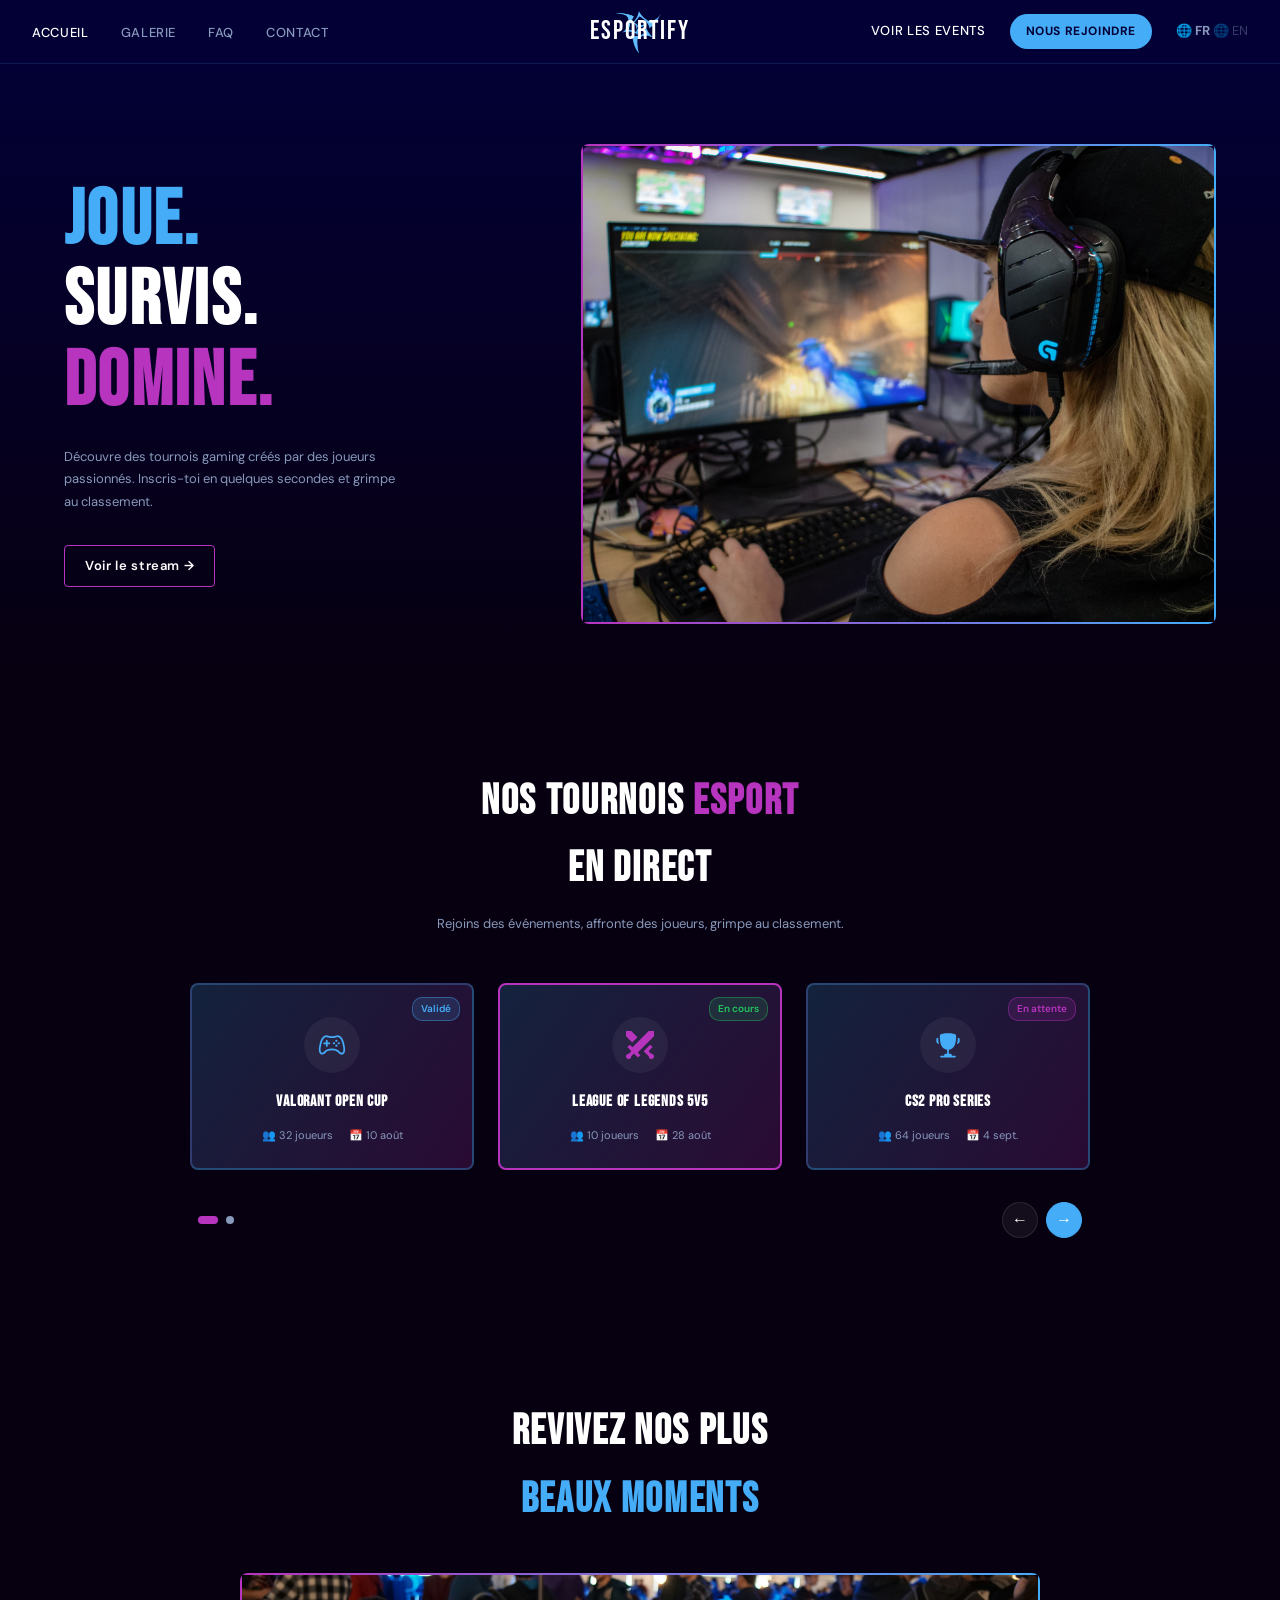
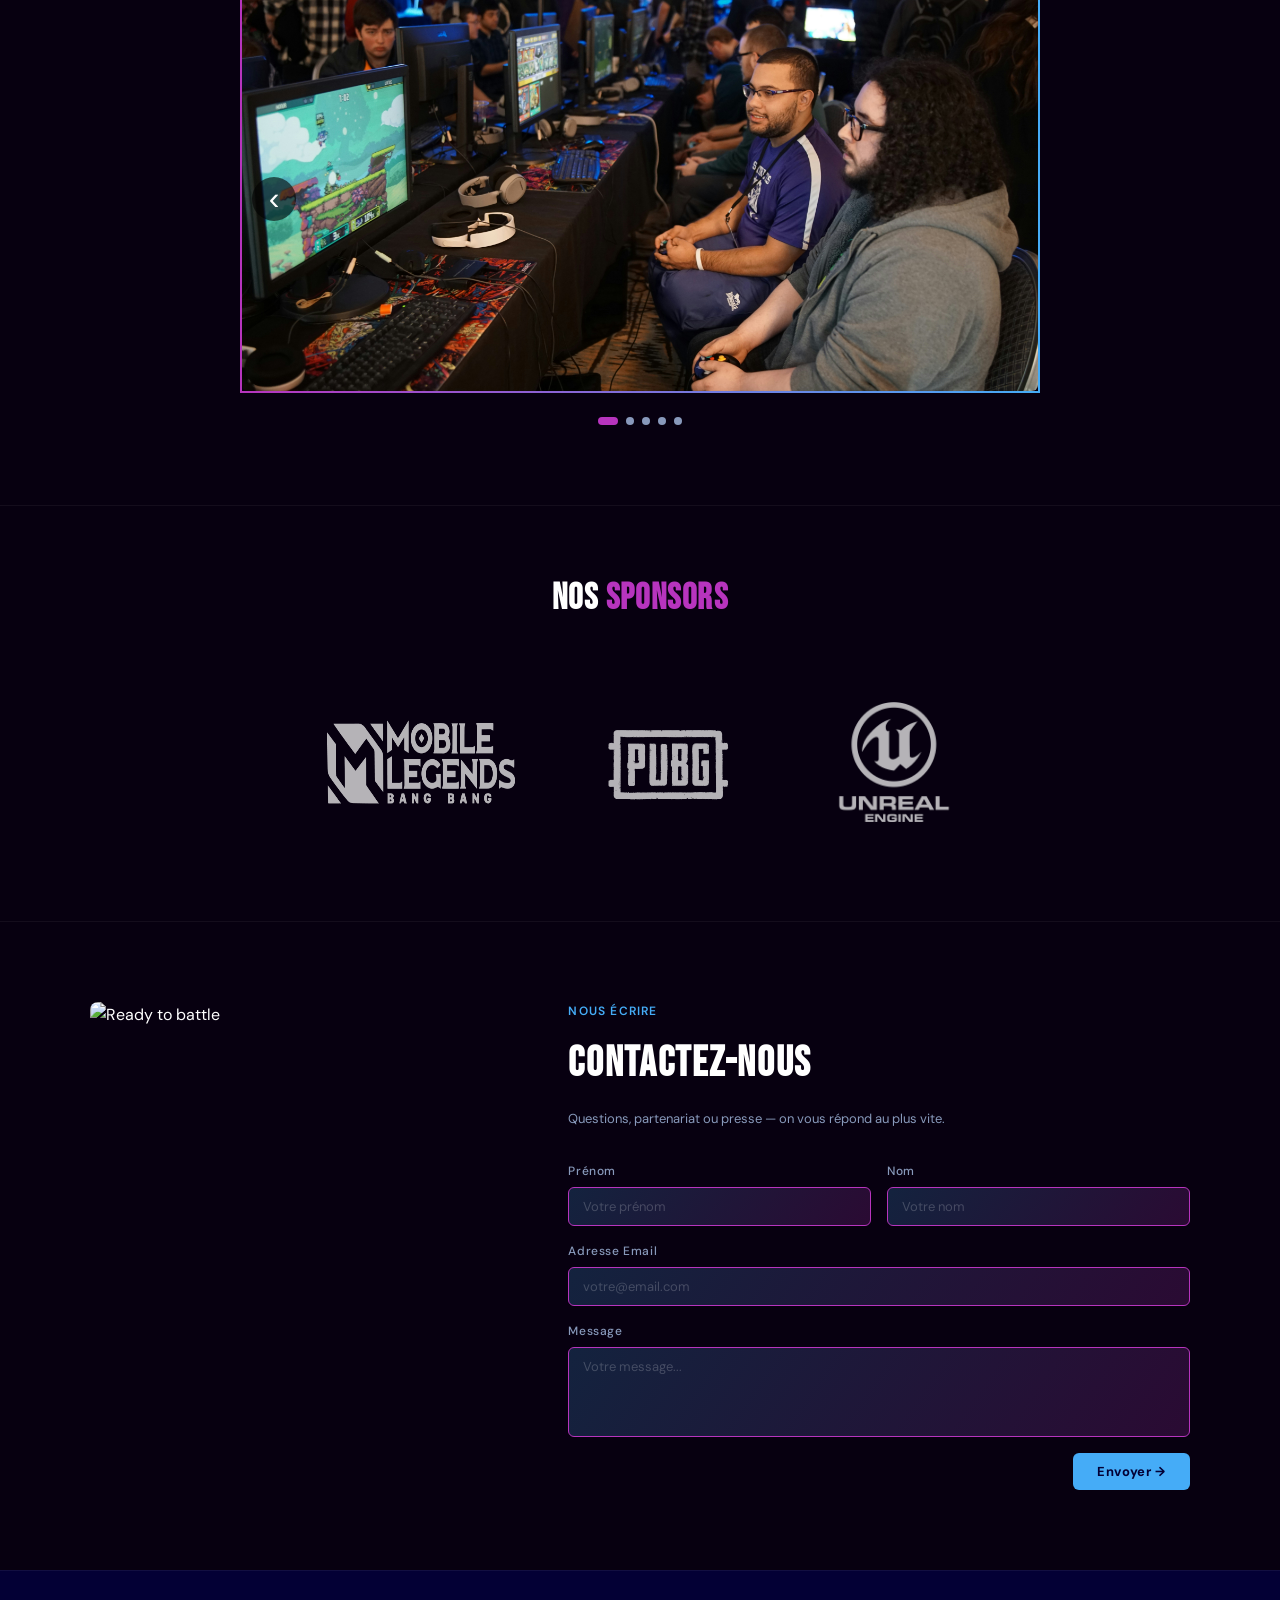
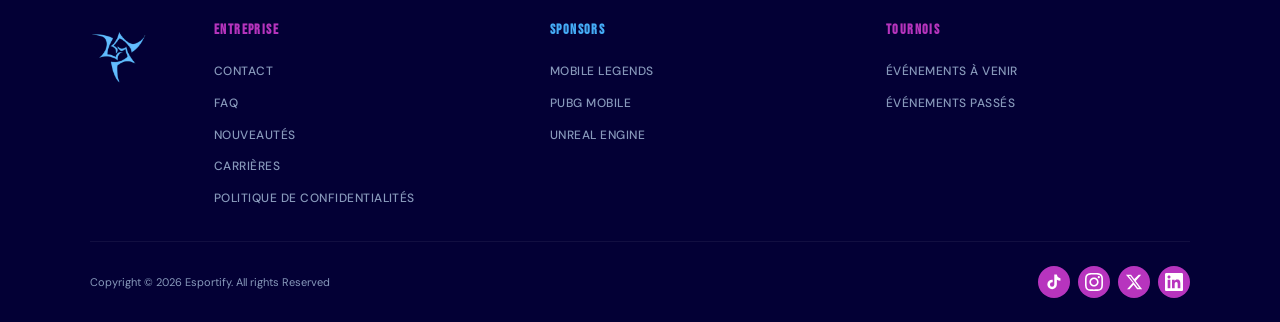
==== commit de54023c: "Correction bug et cohérence" ====
--- a/index.html
+++ b/index.html
@@ -81,15 +81,6 @@
         <a href="event-detail.html?id=1" class="tournament-card-link">
         <div class="card-badge validated">Validé</div>
         <div class="game-icon"><div class="game-icon">
-  <svg width="32" height="32" viewBox="0 0 512 512" xmlns="http://www.w3.org/2000/svg">
-    <path d="M467.51,248.83c-18.4-83.18-45.69-136.24-89.43-149.17A91.5,91.5,0,0,0,352,96c-26.89,0-48.11,16-96,16s-69.15-16-96-16a99.09,99.09,0,0,0-27.2,3.66C89,112.59,61.94,165.7,43.33,248.83c-19,84.91-15.56,152,21.58,164.88,26,9,49.25-9.61,71.27-37,25-31.2,55.79-40.8,119.82-40.8s93.62,9.6,118.66,40.8c22,27.41,46.11,45.79,71.42,37.16C487.1,399.86,486.52,334.74,467.51,248.83Z" fill="none" stroke="#45ACF7" stroke-miterlimit="10" stroke-width="32"/>
-    <circle cx="292" cy="224" r="20" fill="#45ACF7"/>
-    <path d="M336,288a20,20,0,1,1,20-19.95A20,20,0,0,1,336,288Z" fill="#45ACF7"/>
-    <circle cx="336" cy="180" r="20" fill="#45ACF7"/>
-    <circle cx="380" cy="224" r="20" fill="#45ACF7"/>
-    <line x1="160" y1="176" x2="160" y2="272" stroke="#45ACF7" stroke-linecap="round" stroke-linejoin="round" stroke-width="32"/>
-    <line x1="208" y1="224" x2="112" y2="224" stroke="#45ACF7" stroke-linecap="round" stroke-linejoin="round" stroke-width="32"/>
-  </svg>
 </div></div>
         <h3 class="card-title">VALORANT OPEN CUP</h3>
         <div class="card-meta">
@@ -102,11 +93,6 @@
         <a href="event-detail.html?id=2" class="tournament-card-link">
         <div class="card-badge live">En cours</div>
         <div class="game-icon"> <div class="game-icon">
-  <svg xmlns="http://www.w3.org/2000/svg" width="32" height="32" viewBox="0 0 16 16" fill="none">
-    <path d="M3 0L6.58579 3.58579L3.58579 6.58579L0 3V0H3Z" fill="#B734BE"/>
-    <path d="M6.70711 12.2929L8.20711 13.7929L6.79289 15.2071L4.5 12.9142L2.99771 14.4165C2.99923 14.4441 3 14.472 3 14.5C3 15.3284 2.32843 16 1.5 16C0.671573 16 0 15.3284 0 14.5C0 13.6716 0.671573 13 1.5 13C1.52802 13 1.55586 13.0008 1.5835 13.0023L3.08579 11.5L0.792893 9.20711L2.20711 7.79289L3.70711 9.29289L13 0H16V3L6.70711 12.2929Z" fill="#B734BE"/>
-    <path d="M14.5 16C13.6716 16 13 15.3284 13 14.5C13 14.472 13.0008 14.4441 13.0023 14.4165L10.0858 11.5L13.7929 7.79289L15.2071 9.20711L12.9142 11.5L14.4165 13.0023C14.4441 13.0008 14.472 13 14.5 13C15.3284 13 16 13.6716 16 14.5C16 15.3284 15.3284 16 14.5 16Z" fill="#B734BE"/>
-  </svg>
 </div>
 </svg></div>
         <h3 class="card-title">LEAGUE OF LEGENDS 5V5</h3>
@@ -119,11 +105,7 @@
       <div class="tournament-card">
         <a href="event-detail.html?id=3" class="tournament-card-link">
         <div class="card-badge pending">En attente</div>
-        <div class="game-icon"><svg width="32px" height="32px" viewBox="0 0 24 24" fill="none" xmlns="http://www.w3.org/2000/svg">
-<path d="M21.9999 8.16234L21.9999 8.23487C21.9999 9.09561 21.9999 9.52598 21.7927 9.8781C21.5855 10.2302 21.2093 10.4392 20.4569 10.8572L19.6636 11.298C20.2102 9.44984 20.3926 7.46414 20.4601 5.76597C20.4629 5.69316 20.4662 5.61945 20.4695 5.54497L20.4718 5.49279C21.1231 5.71896 21.4887 5.88758 21.7168 6.20408C22 6.59692 22 7.11873 21.9999 8.16234Z" fill="#45ACF7"/>
-<path d="M2 8.16234L2 8.23487C2.00003 9.09561 2.00004 9.52598 2.20723 9.8781C2.41442 10.2302 2.79063 10.4392 3.54305 10.8572L4.33681 11.2982C3.79007 9.45001 3.60767 7.46422 3.54025 5.76597C3.53736 5.69316 3.5341 5.61945 3.53081 5.54497L3.5285 5.49266C2.87701 5.7189 2.51126 5.88752 2.2831 6.20408C1.99996 6.59692 1.99997 7.11873 2 8.16234Z" fill="#45ACF7"/>
-<path fill-rule="evenodd" clip-rule="evenodd" d="M16.3771 2.34674C15.2531 2.15709 13.7837 2 12.0002 2C10.2166 2 8.74724 2.15709 7.62318 2.34674C6.48445 2.53887 5.91508 2.63494 5.43937 3.22083C4.96365 3.80673 4.98879 4.43998 5.03907 5.70647C5.21169 10.0544 6.14996 15.4851 11.25 15.9657V19.5H9.8198C9.34312 19.5 8.93271 19.8365 8.83922 20.3039L8.65 21.25H6C5.58579 21.25 5.25 21.5858 5.25 22C5.25 22.4142 5.58579 22.75 6 22.75H18C18.4142 22.75 18.75 22.4142 18.75 22C18.75 21.5858 18.4142 21.25 18 21.25H15.35L15.1608 20.3039C15.0673 19.8365 14.6569 19.5 14.1802 19.5H12.75V15.9657C17.8503 15.4853 18.7886 10.0545 18.9612 5.70647C19.0115 4.43998 19.0367 3.80673 18.5609 3.22083C18.0852 2.63494 17.5159 2.53887 16.3771 2.34674Z" fill="#45ACF7"/>
-</svg></div>
+        <div class="game-icon"><svg width="32px" height="32px" viewBox="0 0 24 24" fill="none" xmlns="http://www.w3.org/2000/svg"></div>
         <h3 class="card-title">CS2 PRO SERIES</h3>
         <div class="card-meta">
           <span>👥 64 joueurs</span>
@@ -253,7 +235,8 @@
       <a href="#" aria-label="TikTok"><svg width="18" height="18" fill="currentColor" viewBox="0 0 24 24"><path d="M19.59 6.69a4.83 4.83 0 01-3.77-4.25V2h-3.45v13.67a2.89 2.89 0 01-2.88 2.5 2.89 2.89 0 01-2.89-2.89 2.89 2.89 0 012.89-2.89c.28 0 .54.04.79.1V9.01a6.27 6.27 0 00-.79-.05 6.34 6.34 0 00-6.34 6.34 6.34 6.34 0 006.34 6.34 6.34 6.34 0 006.33-6.34V8.87a8.18 8.18 0 004.78 1.52V7.01a4.85 4.85 0 01-1.01-.32z"/></svg></a>
       <a href="#" aria-label="Instagram"><svg width="18" height="18" fill="currentColor" viewBox="0 0 24 24"><path d="M12 2.163c3.204 0 3.584.012 4.85.07 3.252.148 4.771 1.691 4.919 4.919.058 1.265.069 1.645.069 4.849 0 3.205-.012 3.584-.069 4.849-.149 3.225-1.664 4.771-4.919 4.919-1.266.058-1.644.07-4.85.07-3.204 0-3.584-.012-4.849-.07-3.26-.149-4.771-1.699-4.919-4.92-.058-1.265-.07-1.644-.07-4.849 0-3.204.013-3.583.07-4.849.149-3.227 1.664-4.771 4.919-4.919 1.266-.057 1.645-.069 4.849-.069zm0-2.163c-3.259 0-3.667.014-4.947.072-4.358.2-6.78 2.618-6.98 6.98-.059 1.281-.073 1.689-.073 4.948 0 3.259.014 3.668.072 4.948.2 4.358 2.618 6.78 6.98 6.98 1.281.058 1.689.072 4.948.072 3.259 0 3.668-.014 4.948-.072 4.354-.2 6.782-2.618 6.979-6.98.059-1.28.073-1.689.073-4.948 0-3.259-.014-3.667-.072-4.947-.196-4.354-2.617-6.78-6.979-6.98-1.281-.059-1.69-.073-4.949-.073zm0 5.838c-3.403 0-6.162 2.759-6.162 6.162S8.597 18.163 12 18.163s6.162-2.759 6.162-6.162S15.403 5.838 12 5.838zm0 10.162c-2.209 0-4-1.79-4-4 0-2.209 1.791-4 4-4s4 1.791 4 4c0 2.21-1.791 4-4 4zm6.406-11.845c-.796 0-1.441.645-1.441 1.44s.645 1.44 1.441 1.44c.795 0 1.439-.645 1.439-1.44s-.644-1.44-1.439-1.44z"/></svg></a>
       <a href="#" aria-label="X/Twitter"><svg width="18" height="18" fill="currentColor" viewBox="0 0 24 24"><path d="M18.244 2.25h3.308l-7.227 8.26 8.502 11.24H16.17l-4.714-6.231-5.401 6.231H2.747l7.73-8.835L1.254 2.25H8.08l4.259 5.63L18.244 2.25zm-1.161 17.52h1.833L7.084 4.126H5.117z"/></svg></a>
-      <a href="#" aria-label="LinkedIn"><svg width="18" height="18" fill="currentColor" viewBox="0 0 24 24"><path d="M20.447 20.452h-3.554v-5.569c0-1.328-.027-3.037-1.852-3.037-1.853 0-2.136 1.445-2.136 2.939v5.667H9.351V9h3.414v1.561h.046c.477-.9 1.637-1.85 3.37-1.85 3.601 0 4.267 2.37 4.267 5.455v6.286zM5.337 7.433c-1.144 0-2.063-.926-2.063-2.065 0-1.138.92-2.063 2.063-2.063 1.14 0 2.064.925 2.064 2.063 0 1.139-.925 2.065-2.064 2.065zm1.782 13.019H3.555V9h3.564v11.452zM22.225 0H1.771C.792 0 0 .774 0 1.729v20.542C0 23.227.792 24 1.771 24h20.451C23.2 24 24 23.227 24 22.271V1.729C24 .774 23.2 0 22.222 0h.003z"/></svg></a>
+      <a href="#" aria-label="LinkedIn">
+<svg width="18" height="18" fill="currentColor" viewBox="0 0 24 24"><path d="M20.447 20.452h-3.554v-5.569c0-1.328-.027-3.037-1.852-3.037-1.853 0-2.136 1.445-2.136 2.939v5.667H9.351V9h3.414v1.561h.046c.477-.9 1.637-1.85 3.37-1.85 3.601 0 4.267 2.37 4.267 5.455v6.286zM5.337 7.433c-1.144 0-2.063-.926-2.063-2.065 0-1.138.92-2.063 2.063-2.063 1.14 0 2.064.925 2.064 2.063 0 1.139-.925 2.065-2.064 2.065zm1.782 13.019H3.555V9h3.564v11.452zM22.225 0H1.771C.792 0 0 .774 0 1.729v20.542C0 23.227.792 24 1.771 24h20.451C23.2 24 24 23.227 24 22.271V1.729C24 .774 23.2 0 22.222 0h.003z"/></svg></a>
     </div>
   </div>
 </footer>
--- a/style.css
+++ b/style.css
@@ -259,6 +259,16 @@
 .tournament-card.featured { border-color: var(--purple); }
 .tournament-card.featured:hover { border-color: var(--purple-light); }
 
+.tournament-card-link {
+  text-decoration: none;
+  color: inherit;
+  display: block;
+}
+.tournament-card-link:hover .tournament-card {
+  border-color: var(--blue);
+  transform: translateY(-3px);
+}
+
 .tournament-card.empty-card {
   display: flex;
   flex-direction: column;
@@ -567,7 +577,7 @@
 
 
 /* ============================
-   ESPACE JOUEUR & DASHBOARD — Sidebar Layout
+   ESPACE JOUEUR & DASHBOARD
 ============================ */
 .app-layout {
   display: grid;
@@ -609,11 +619,11 @@
   max-width: 900px;
 }
 
-/* Stat cards */
+
 .stat-cards { display: grid; grid-template-columns: repeat(3, 1fr); gap: 1rem; margin-bottom: 2rem; }
 .stat-card {
   background: var(--card-bg);
-  border: 1px solid var(--card-border);
+  border: 2px solid var(--blue);
   border-color: var(--blue);
   border-radius: 8px;
   padding: 1.25rem 1.5rem;
@@ -636,7 +646,8 @@
 .stat-value.purple { color: var(--purple); }
 .stat-value.white { color: var(--white); }
 
-/* Event cards */
+
+
 .events-grid { display: grid; grid-template-columns: 1fr 1fr; gap: 1rem; }
 .event-card {
   background: var(--card-bg);
@@ -829,6 +840,12 @@
 }
 .btn-create:hover { background: var(--blue-light); }
 
+.badge-non_valide {
+  background: rgba(239,68,68,0.15);
+  color: #ef4444;
+  border: 1px solid rgba(239,68,68,0.4);
+}
+
 
 /* ============================
    PAGE EVENTS — HEADER
@@ -922,7 +939,7 @@
 
 .event-list-card {
   background: var(--card-bg);
-  border: 1px solid var(--card-border);
+  border: 2px solid var(--card-border);
   border-radius: 10px;
   overflow: hidden;
   cursor: pointer;
@@ -935,9 +952,9 @@
   border-color: var(--blue);
   transform: translateY(-4px);
 }
-.event-list-card.statut-en_cours { border-color: rgba(34,197,94,0.4); }
+.event-list-card.statut-en_cours { border-color: #22c55e;; }
 .event-list-card.statut-en_cours:hover { border-color: #22c55e; }
-.event-list-card.statut-en_attente { border-color: rgba(183,52,190,0.3); }
+.event-list-card.statut-en_attente { border-color: var(--purple); }
 
 .elc-image {
   width: 100%;
@@ -1201,17 +1218,19 @@
   padding: 1rem;
   font-size: 13px;
   vertical-align: middle;
+  border-top: 2px solid var(--card-border);
+  border-bottom: 2px solid var(--card-border);
 }
 .orga-table td:first-child {
   border-radius: 8px 0 0 8px;
-  border-left: 1px solid var(--card-border);
+  border-left: 2px solid var(--card-border);
   font-family: var(--font-heading);
   font-size: 14px;
   letter-spacing: 0.04em;
 }
 .orga-table td:last-child {
   border-radius: 0 8px 8px 0;
-  border-right: 1px solid var(--card-border);
+  border-right: 2px solid var(--card-border);
 }
 .orga-table tr td {
   border-top: 1px solid var(--card-border);
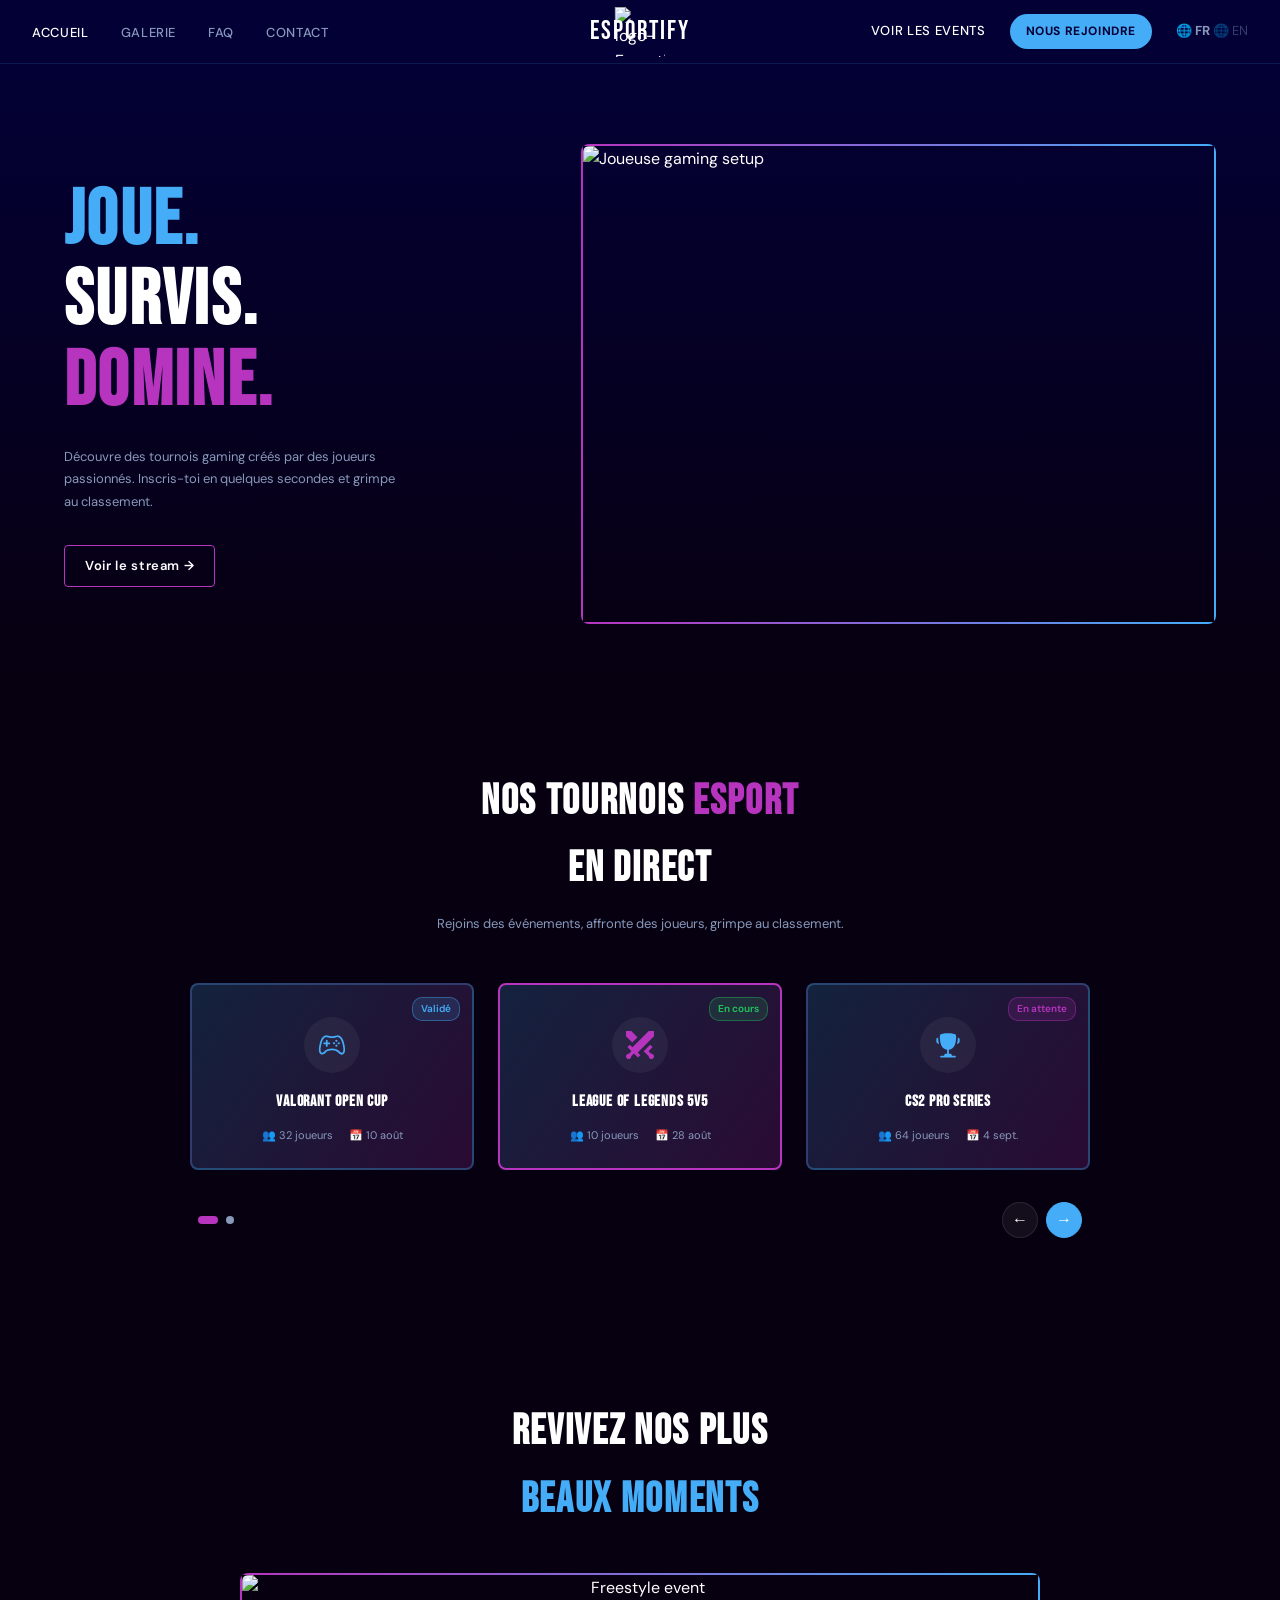
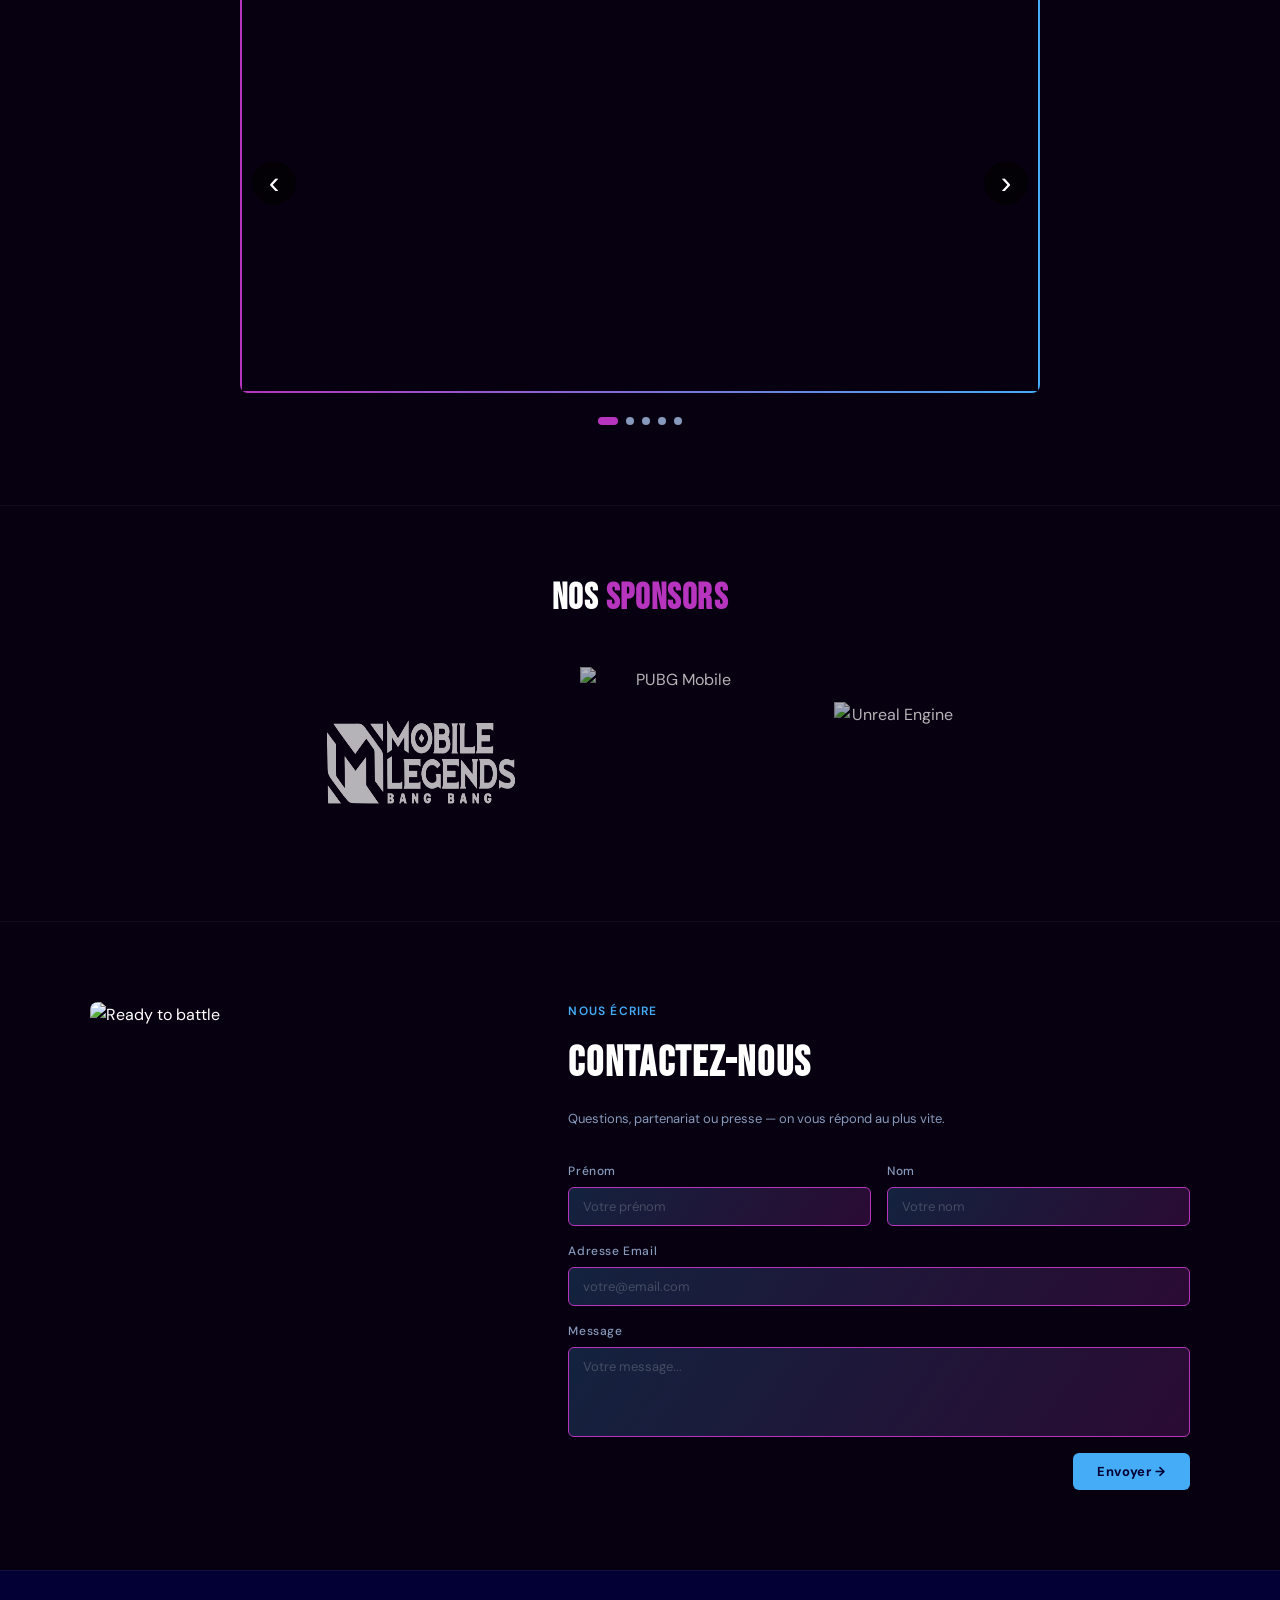
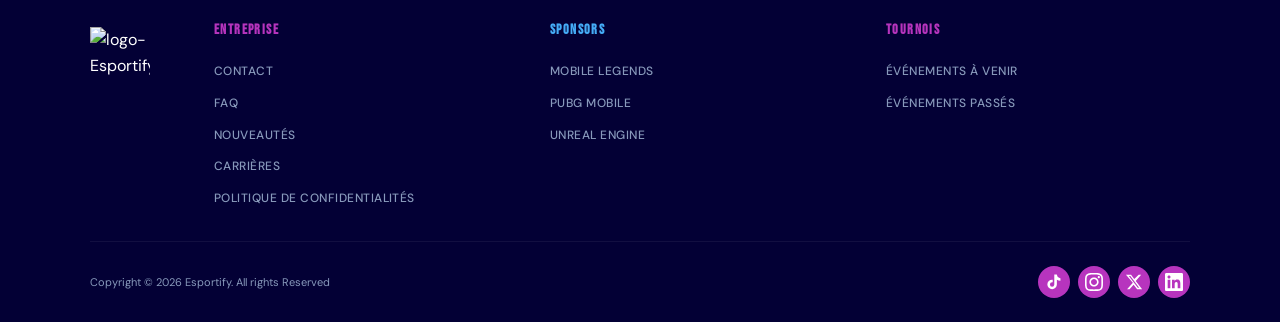
==== commit 8c32128f: "Finalisation front security and optimisation, most responsive." ====
--- a/index.html
+++ b/index.html
@@ -2,6 +2,7 @@
 <html lang="fr">
 <head>
   <meta charset="UTF-8">
+  <meta name="description" content="Esportify est la plateforme ultime pour les passionnés de gaming. Participez à des tournois, suivez les meilleurs joueurs et vivez l'esport comme jamais auparavant.">
   <meta name="viewport" content="width=device-width, initial-scale=1.0">
   <title>Esportify – Joue. Survis. Domine.</title>
   <link href="https://fonts.googleapis.com/css2?family=Bebas+Neue&family=DM+Sans:wght@300;400;500;600;700&display=swap" rel="stylesheet">
@@ -23,7 +24,7 @@
     </ul>
   </div>
   <a href="index.html" class="nav-logo">
-    <img class="logo-img" src="Assets/logobleu.png" alt="logo-Esportify" height="50" width="50" />
+    <img class="logo-img" src="Assets/logobleu.webp" alt="logo-Esportify" height="50" width="50" />
     <span class="logo-text">ESPORTIFY</span>
   </a>
   <div class="nav-right">
@@ -64,7 +65,7 @@
       <a href="event-detail.html" class="btn-primary">Voir le stream →</a>
     </div>
     <div class="hero-image">
-      <img src="Assets/eifigamer.png" alt="Joueuse gaming setup" />
+      <img src="Assets/eifigamer.webp" alt="Joueuse gaming setup" />
     </div>
   </div>
 </section>
@@ -80,8 +81,7 @@
       <div class="tournament-card">
         <a href="event-detail.html?id=1" class="tournament-card-link">
         <div class="card-badge validated">Validé</div>
-        <div class="game-icon"><div class="game-icon">
-</div></div>
+        <div class="game-icon"></div>
         <h3 class="card-title">VALORANT OPEN CUP</h3>
         <div class="card-meta">
           <span>👥 32 joueurs</span>
@@ -94,7 +94,7 @@
         <div class="card-badge live">En cours</div>
         <div class="game-icon"> <div class="game-icon">
 </div>
-</svg></div>
+</div>
         <h3 class="card-title">LEAGUE OF LEGENDS 5V5</h3>
         <div class="card-meta">
           <span>👥 45 joueurs</span>
@@ -105,7 +105,7 @@
       <div class="tournament-card">
         <a href="event-detail.html?id=3" class="tournament-card-link">
         <div class="card-badge pending">En attente</div>
-        <div class="game-icon"><svg width="32px" height="32px" viewBox="0 0 24 24" fill="none" xmlns="http://www.w3.org/2000/svg"></div>
+        <div class="game-icon"></div>
         <h3 class="card-title">CS2 PRO SERIES</h3>
         <div class="card-meta">
           <span>👥 64 joueurs</span>
@@ -133,6 +133,7 @@
   <div class="gallery-slider">
     <button class="gallery-arrow left" id="galleryPrev">‹</button>
     <div class="gallery-track" id="galleryTrack">
+    </div>
     <button class="gallery-arrow right" id="galleryNext">›</button>
   </div>
   <div class="gallery-dots" id="galleryDots"></div>
@@ -149,12 +150,12 @@
     </div>
     <div class="sponsor-item">
       <a href="https://pubg.com/fr/main" target="_blank" rel="noopener noreferrer">
-        <img src="Assets/pubg-logo.png" alt="PUBG Mobile" width="190" height="190" />
+        <img src="Assets/pubg-logo.webp" alt="PUBG Mobile" width="190" height="190" />
       </a>
     </div>
     <div class="sponsor-item">
       <a href="https://www.unrealengine.com/" target="_blank" rel="noopener noreferrer">
-        <img src="Assets/unreal-logo.png" alt="Unreal Engine" width="120" height="120" />
+        <img src="Assets/unreal-logo.webp" alt="Unreal Engine" width="120" height="120" />
       </a>
     </div>
   </div>
@@ -170,7 +171,7 @@
       <p class="contact-label">NOUS ÉCRIRE</p>
       <h2>CONTACTEZ-NOUS</h2>
       <p class="contact-desc">Questions, partenariat ou presse — on vous répond au plus vite.</p>
-      <form class="contact-form" action="" method="POST">
+      <form class="contact-form" action="" method="POST" label ="contactForm">
         <div class="form-row">
           <div class="form-group">
             <label>Prénom</label>
@@ -199,7 +200,7 @@
 <footer class="footer">
   <div class="footer-inner">
     <div class="footer-logo">
-     <img src="Assets/logobleu.png" alt="logo-Esportify" height="60" width="60" />
+     <img src="Assets/logobleu.webp" alt="logo-Esportify" height="60" width="60" />
     </div>
     <div class="footer-cols">
       <div class="footer-col">
--- a/style.css
+++ b/style.css
@@ -3,8 +3,6 @@
 
 :root {
   --navy: #030035;
-  --navy-light: #07004a;
-  --navy-mid: #0a0060;
   --purple: #B734BE;
   --purple-light: #cc55d6;
   --blue: #45ACF7;
@@ -149,6 +147,17 @@
   border-radius: 20px;
   margin-top: 0.5rem;
 }
+
+.hamburger.open span:nth-child(1) {
+  transform: translateY(7px) rotate(45deg);
+}
+.hamburger.open span:nth-child(2) {
+  opacity: 0;
+}
+.hamburger.open span:nth-child(3) {
+  transform: translateY(-7px) rotate(-45deg);
+}
+
 
 /* ============================
    HERO
@@ -704,7 +713,7 @@
 }
 .event-btn:hover { border-color: var(--blue); background: rgba(69,172,247,0.08); }
 
-/* Profile card */
+
 .profile-card {
   background: var(--card-bg);
   border: 1px solid var(--card-border);
@@ -744,30 +753,7 @@
 .logout-btn:hover { background: rgba(255,255,255,0.1); }
 .report-link { font-size: 11px; color: var(--text-muted); cursor: pointer; text-decoration: underline; }
 
-/* Dashboard table */
-.events-table { width: 100%; border-collapse: collapse; }
-.events-table th {
-  font-size: 11px;
-  font-weight: 600;
-  letter-spacing: 0.08em;
-  color: var(--text-muted);
-  text-align: left;
-  padding: 0.75rem 1rem;
-  border-bottom: 1px solid rgba(255,255,255,0.06);
-}
-.events-table td {
-  padding: 0 1rem;
-  vertical-align: middle;
-  font-size: 13px;
-}
-.table-row {
-  border: 1px solid rgba(69,172,247,0.2);
-  border-radius: 8px;
-  margin-bottom: 0.75rem;
-}
-.table-row td:first-child { border-radius: 8px 0 0 8px; }
-.table-row td:last-child { border-radius: 0 8px 8px 0; }
-.table-event-name { font-family: var(--font-heading); font-size: 14px; letter-spacing: 0.04em; padding: 1.25rem 1rem !important; }
+
 
 .action-btns { display: flex; gap: 8px; align-items: center; }
 .action-btn {
@@ -1025,6 +1011,45 @@
   letter-spacing: 0.04em;
 }
 
+.btn-favori {
+  background: transparent;
+  border: 1px solid rgba(255,255,255,0.15);
+  border-radius: 6px;
+  width: 34px;
+  height: 34px;
+  display: flex;
+  align-items: center;
+  justify-content: center;
+  cursor: pointer;
+  color: var(--text-muted);
+  transition: all 0.2s;
+  flex-shrink: 0;
+}
+.btn-favori:hover { border-color: var(--purple); color: var(--purple); }
+.btn-favori.active { border-color: var(--purple); color: var(--purple); background: rgba(183,52,190,0.15); }
+
+
+.toast {
+  position: fixed;
+  bottom: 2rem;
+  left: 50%;
+  transform: translateX(-50%) translateY(100px);
+  background: var(--navy);
+  border: 1px solid var(--card-border);
+  border-radius: 8px;
+  padding: 0.75rem 1.5rem;
+  font-size: 13px;
+  color: var(--white);
+  z-index: 300;
+  transition: transform 0.3s ease;
+  white-space: nowrap;
+  display: flex;
+  align-items: center;
+  gap: 10px;
+}
+.toast.show { transform: translateX(-50%) translateY(0); }
+.toast a { color: var(--blue); font-weight: 600; }
+
 
 /* ============================
    PAGE DETAIL EVENT
@@ -1093,9 +1118,10 @@
   grid-template-columns: 1fr 1fr;
   gap: 1rem;
 }
+
 .detail-info-item {
   background: var(--card-bg);
-  border: 1px solid var(--card-border);
+  border: 1px solid var(--purple);
   border-radius: 8px;
   padding: 1rem 1.25rem;
   display: flex;
@@ -1106,7 +1132,7 @@
 .info-value { font-size: 14px; font-weight: 500; }
 .info-value.blue { color: var(--blue); }
 
-/* Discussion */
+
 .discussion-list {
   display: flex;
   flex-direction: column;
@@ -1166,11 +1192,11 @@
 }
 .discussion-form button:hover { background: var(--blue-light); }
 
-/* Sidebar détail */
+
 .detail-sidebar { display: flex; flex-direction: column; gap: 1rem; }
 .detail-cta-card {
   background: var(--card-bg);
-  border: 1px solid var(--card-border);
+  border: 1px solid var(--blue);;
   border-radius: 10px;
   padding: 1.5rem;
   text-align: center;
@@ -1181,7 +1207,7 @@
 
 .detail-dates-card {
   background: var(--card-bg);
-  border: 1px solid var(--card-border);
+  border: 1px solid var(--blue);
   border-radius: 10px;
   padding: 1.25rem 1.5rem;
 }
@@ -1238,7 +1264,7 @@
 }
 .orga-table tr:hover td { border-color: var(--blue); }
 
-/* Stats bars */
+/* j'ai tellement faim j'ai envie de manger un ceviche peruano, si tu lis ce commentaire va essayer c'est un banger*/
 .stats-bars { display: flex; flex-direction: column; gap: 1rem; }
 .stats-bar-item { display: flex; flex-direction: column; gap: 6px; }
 .stats-bar-label {
@@ -1263,7 +1289,7 @@
 .stats-bar-fill.purple { background: var(--purple); }
 .stats-bar-fill.green { background: #22c55e; }
 
-/* Params */
+
 .params-card {
   background: var(--card-bg);
   border: 1px solid var(--card-border);
@@ -1280,7 +1306,7 @@
   color: var(--blue);
 }
 
-/* Modal */
+
 .modal-overlay {
   position: fixed;
   inset: 0;
@@ -1345,56 +1371,504 @@
 
 
 /* ============================
-   RESPONSIVE
+   DASHBOARD ADMIN
 ============================ */
-@media (max-width: 1024px) {
-  .hero-content { grid-template-columns: 1fr; gap: 2rem; }
-  .hero-image img { height: 280px; }
-  .contact-inner { grid-template-columns: 1fr; }
-  .contact-image { display: none; }
-  .footer-inner { grid-template-columns: 1fr; gap: 2rem; }
-}
-
+.admin-sidebar {
+  border-right-color: rgba(183,52,190,0.2);
+}
+.admin-sidebar .sidebar-item.active {
+  color: var(--purple);
+  border-left-color: var(--purple);
+  background: rgba(183,52,190,0.07);
+}
+.admin-sidebar .sidebar-item:hover {
+  background: rgba(183,52,190,0.05);
+}
+
+.admin-badge {
+  display: flex;
+  align-items: center;
+  gap: 8px;
+  padding: 0.75rem 1.75rem 1.25rem;
+  font-size: 11px;
+  font-weight: 700;
+  letter-spacing: 0.1em;
+  color: var(--purple);
+  border-bottom: 1px solid rgba(183,52,190,0.15);
+  margin-bottom: 0.5rem;
+}
+
+/* Bottom nav — cachée visible seulement mobile */
+.bottom-nav {
+  display: none;
+  position: fixed;
+  bottom: 0;
+  left: 0;
+  right: 0;
+  background: var(--navy);
+  border-top: 1px solid rgba(69,172,247,0.15);
+  z-index: 90;
+  padding: 0.5rem 0 0.75rem;
+}
+
+.bottom-nav-items {
+  display: flex;
+  justify-content: space-around;
+  align-items: center;
+}
+
+.bottom-nav-item {
+  display: flex;
+  flex-direction: column;
+  align-items: center;
+  gap: 3px;
+  padding: 4px 8px;
+  color: var(--text-muted);
+  font-size: 9px;
+  font-weight: 600;
+  letter-spacing: 0.04em;
+  text-transform: uppercase;
+  cursor: pointer;
+  border: none;
+  background: none;
+  text-decoration: none;
+  transition: color 0.2s;
+  flex: 1;
+}
+.bottom-nav-item.active { color: var(--blue); }
+.bottom-nav-item svg { flex-shrink: 0; }
+
+
+.badge-suspendu {
+  background: rgba(251,146,60,0.15);
+  color: #fb923c;
+  border: 1px solid rgba(251,146,60,0.4);
+}
+.badge-refuse {
+  background: rgba(239,68,68,0.15);
+  color: #ef4444;
+  border: 1px solid rgba(239,68,68,0.4);
+}
+
+.role-badge {
+  font-size: 10px;
+  font-weight: 700;
+  padding: 3px 10px;
+  border-radius: 10px;
+  letter-spacing: 0.05em;
+}
+.role-admin   { background: rgba(183,52,190,0.2); color: var(--purple); border: 1px solid rgba(183,52,190,0.4); }
+.role-orga    { background: rgba(69,172,247,0.15); color: var(--blue); border: 1px solid rgba(69,172,247,0.4); }
+.role-joueur  { background: rgba(255,255,255,0.06); color: var(--text-muted); border: 1px solid rgba(255,255,255,0.1); }
+
+
+
+/* ============================
+   PAGE CONNEXION
+============================ */
+.auth-page {
+  min-height: calc(100vh - 64px);
+  display: grid;
+  grid-template-columns: 1fr 1fr;
+  background: var(--black);
+}
+
+.auth-container {
+  padding: 3rem 4rem;
+  display: flex;
+  flex-direction: column;
+  justify-content: center;
+  max-width: 520px;
+  width: 100%;
+  margin: 0 auto;
+}
+
+.auth-tabs {
+  display: flex;
+  gap: 0;
+  margin-bottom: 2.5rem;
+  border-bottom: 1px solid rgba(255,255,255,0.08);
+}
+.auth-tab {
+  background: none;
+  border: none;
+  color: var(--text-muted);
+  font-family: var(--font-body);
+  font-size: 14px;
+  font-weight: 600;
+  padding: 0.75rem 1.5rem 0.75rem 0;
+  cursor: pointer;
+  border-bottom: 2px solid transparent;
+  margin-bottom: -1px;
+  transition: all 0.2s;
+  letter-spacing: 0.03em;
+}
+.auth-tab:hover { color: var(--white); }
+.auth-tab.active { color: var(--white); border-bottom-color: var(--blue); }
+
+.auth-header { margin-bottom: 2rem; }
+.auth-title {
+  font-family: var(--font-heading);
+  font-size: clamp(28px, 4vw, 42px);
+  letter-spacing: 0.04em;
+  margin-bottom: 0.5rem;
+}
+.auth-subtitle { font-size: 13px; color: var(--text-muted); }
+
+.auth-form { display: flex; flex-direction: column; gap: 1.25rem; }
+
+.input-password-wrapper {
+  position: relative;
+  display: flex;
+  align-items: center;
+}
+.input-password-wrapper input {
+  width: 100%;
+  padding-right: 44px;
+}
+.toggle-password {
+  position: absolute;
+  right: 12px;
+  background: none;
+  border: none;
+  color: var(--text-muted);
+  cursor: pointer;
+  padding: 4px;
+  display: flex;
+  align-items: center;
+  transition: color 0.2s;
+}
+.toggle-password:hover { color: var(--white); }
+
+.auth-options {
+  display: flex;
+  align-items: center;
+  justify-content: space-between;
+  margin-top: -0.25rem;
+}
+.checkbox-label {
+  display: flex;
+  align-items: center;
+  gap: 8px;
+  font-size: 13px;
+  color: var(--text-muted);
+  cursor: pointer;
+}
+.checkbox-label input { width: 14px; height: 14px; cursor: pointer; accent-color: var(--blue); }
+.forgot-link { font-size: 13px; color: var(--blue); }
+.forgot-link:hover { text-decoration: underline; }
+
+.auth-submit {
+  width: 100%;
+  padding: 12px;
+  font-size: 14px;
+  margin-top: 0.25rem;
+}
+
+.auth-error {
+  background: rgba(239,68,68,0.1);
+  border: 1px solid rgba(239,68,68,0.3);
+  border-radius: 6px;
+  padding: 0.75rem 1rem;
+  font-size: 13px;
+  color: #ef4444;
+  margin-top: -0.5rem;
+}
+
+.auth-note {
+  font-size: 12px;
+  color: var(--text-muted);
+  text-align: center;
+  line-height: 1.6;
+  margin-top: -0.5rem;
+}
+
+/* les démos maybe on enlèvera chai pas ARRETE DE REGARDER MES COMMENTAIRES CEST EMBARASSAAAANT */
+.auth-demo-info {
+  border-top: 1px solid rgba(255,255,255,0.06);
+  padding-top: 1.25rem;
+  margin-top: 0.5rem;
+}
+.demo-label {
+  font-size: 10px;
+  font-weight: 700;
+  letter-spacing: 0.1em;
+  color: var(--text-muted);
+  margin-bottom: 0.75rem;
+}
+.demo-accounts { display: flex; gap: 8px; flex-wrap: wrap; }
+.demo-btn {
+  display: flex;
+  align-items: center;
+  gap: 8px;
+  background: rgba(255,255,255,0.04);
+  border: 1px solid rgba(255,255,255,0.1);
+  border-radius: 6px;
+  padding: 7px 12px;
+  color: var(--white);
+  font-family: var(--font-body);
+  font-size: 12px;
+  cursor: pointer;
+  transition: all 0.2s;
+}
+.demo-btn:hover { border-color: var(--blue); background: rgba(69,172,247,0.08); }
+
+
+.auth-deco {
+  position: relative;
+  display: flex;
+  align-items: flex-end;
+  padding: 3rem;
+  overflow: hidden;
+  min-height: calc(100vh - 64px);
+}
+
+.auth-deco-bg {
+  position: absolute;
+  inset: 0;
+  background: url('https://images.unsplash.com/photo-1542751371-adc38448a05e?w=800&q=80') center/cover;
+  opacity: 0.4;
+}
+
+.auth-deco-overlay {
+  position: absolute;
+  inset: 0;
+  background: linear-gradient(to top, rgba(3,0,53,0.97) 0%, rgba(3,0,53,0.4) 55%, transparent 100%);
+}
+
+.auth-deco-content {
+  position: relative;
+  z-index: 1;
+}
+
+.auth-deco-quote {
+  font-family: var(--font-heading);
+  font-size: clamp(42px, 5vw, 68px);
+  line-height: 1.0;
+  letter-spacing: 0.04em;
+  color: var(--white);
+  margin-bottom: 1rem;
+}
+.auth-deco-quote .blue { color: var(--blue); }
+.auth-deco-quote .purple { color: var(--purple); }
+
+.auth-deco-sub {
+  font-size: 13px;
+  color: rgba(255,255,255,0.5);
+  letter-spacing: 0.05em;
+  margin-bottom: 1.25rem;
+}
+
+.auth-deco-pills {
+  display: flex;
+  gap: 8px;
+  flex-wrap: wrap;
+}
+
+
+
+
+
+
+/* ============================
+   RESPONSIVE MOBILE
+============================ */
 @media (max-width: 768px) {
-  .navbar { padding: 0 1.25rem; }
-  .nav-links { display: none; }
-  .nav-events { display: none; }
-  .hamburger { display: flex; }
-  .nav-logo { position: static; transform: none; }
-  .nav-right .btn-join {
-    display: none;
-  }
-
+
+  .navbar { 
+    padding: 0 1.25rem; 
+  }
+  .nav-links,
+  .nav-events,
+  .nav-right .btn-join { 
+    display: none; 
+  }
+  .hamburger { 
+    display: flex; 
+  }
+ 
   .btn-join-mobile {
-    display: inline-block;
-    width: fit-content;
     padding: 10px 24px;
     font-size: 14px;
+  }
+  
+  .hero { 
+    padding: 3rem 1.25rem; 
+    min-height: auto;
+  }
+
+  .hero-content { 
+    grid-template-columns: 1fr; 
+    gap: 2rem;
+  }
+
+ .hero-image {
+  order: -1;
+}
+  
+  .hero-text { 
+    text-align: center; 
+  }
+
+  .hero-subtitle { 
+    max-width: 100%; 
+    margin: 0 auto 2rem;
+  }
+
+  .btn-primary {
+  margin: 0 auto;
+  }
+  
+  .tournaments { 
+    padding: 3rem 1.25rem; 
+  }
+  .tournament-cards {
+    grid-template-columns: 1fr;
+    max-width: 360px;
+    margin: 0 auto 2rem;
+  }
+  
+  
+.gallery { 
+  padding: 3rem 1.25rem; 
+}
+.gallery-slider {
+  overflow: hidden;
+  width: 100%;
+}
+.gallery-track {
+  display: flex;
+  width: 100%;
+}
+.gallery-slide {
+  min-width: 100%;
+  width: 100%;
+  flex-shrink: 0;
+}
+.gallery-slide img {
+  height: 220px;
+  width: 100%;
+  object-fit: cover;
+}
+
+  
+.sponsor-logos {
+  flex-direction: column;
+  align-items: center;
+  gap: 1.5rem;
+}
+.sponsor-item img {
+  max-width: 140px;
+  height: auto;
+}
+  
+  
+  .contact { 
+    padding: 3rem 1.25rem; 
+  }
+  .contact-inner {
+    grid-template-columns: 1fr;
+    gap: 2.5rem;
+  }
+  .contact-image img {
+    height: 280px; 
+  }
+  .form-row { 
+    grid-template-columns: 1fr; 
+  }
+  
+  
+  .footer { 
+    padding: 3rem 1.25rem 2rem; 
+  }
+  .footer-inner { 
+    grid-template-columns: 1fr; 
+    gap: 2.5rem; 
+  }
+  .footer-cols { 
+    grid-template-columns: 1fr 1fr; 
+    gap: 2rem;
+  }
+  .footer-bottom {
+    flex-direction: column; 
+    gap: 1.25rem;
     text-align: center;
-
-  }
-
-  .hero { padding: 3rem 1.5rem; }
-  .hero-content { grid-template-columns: 1fr; }
-
-  .tournaments { padding: 3rem 1.5rem; }
-  .tournament-cards { grid-template-columns: 1fr; max-width: 360px; margin: 0 auto 2rem; }
-
-  .gallery { padding: 3rem 1.5rem; }
-  .gallery-slide img { height: 260px; }
-
-  .sponsors { padding: 3rem 1.5rem; }
-  .sponsor-logos { gap: 2rem; }
-
-  .contact { padding: 3rem 1.5rem; }
-  .form-row { grid-template-columns: 1fr; }
-
-  .footer { padding: 2rem 1.5rem 1rem; }
-  .footer-cols { grid-template-columns: 1fr 1fr; }
-
-  .app-layout { grid-template-columns: 1fr; }
-  .sidebar { display: none; }
-  .app-main { padding: 1.5rem; }
-  .stat-cards { grid-template-columns: 1fr; }
-  .events-grid { grid-template-columns: 1fr; }
-}+  }
+
+  
+  .app-layout { 
+    grid-template-columns: 1fr; 
+  }
+  .sidebar { 
+    display: none; 
+  }
+  .app-main {
+    padding: 1.5rem 1.25rem 100px; 
+    max-width: 100%;
+  }
+  .stat-cards { 
+    grid-template-columns: 1fr 1fr; 
+    gap: 0.75rem; 
+  }
+  .events-grid { 
+    grid-template-columns: 1fr; 
+  }
+  
+  
+  .bottom-nav { 
+    display: block; 
+  }
+
+  .app-main {
+    padding-bottom: 90px !important;
+  }
+  
+  .events-page { 
+    padding: 2rem 1.25rem 4rem; 
+  }
+  .filters-bar { 
+    flex-direction: column; 
+    align-items: stretch;
+    gap: 1rem; 
+  }
+  .filter-group select,
+  .filter-group input { 
+    width: 100%; 
+  }
+  .results-count { 
+    margin-left: 0; 
+    padding-bottom: 0;
+  }
+  .events-list { 
+    grid-template-columns: 1fr; 
+  }
+  
+  .detail-hero { 
+    height: 240px; 
+  }
+  .detail-hero-inner { 
+    padding: 1.5rem 1.25rem; 
+  }
+  .detail-body {
+    grid-template-columns: 1fr;
+    padding: 2rem 1.25rem;
+    gap: 2.5rem;
+  }
+  .detail-info-grid { 
+    grid-template-columns: 1fr; 
+  }
+  .detail-sidebar {
+    gap: 1.5rem;
+  }
+  /* Connexion mobile */
+  .auth-page { 
+    grid-template-columns: 1fr; 
+  }
+  .auth-deco { 
+    display: none; 
+  }
+  .auth-container { 
+    padding: 3rem 1.25rem; 
+    max-width: 100%; 
+  }
+}
